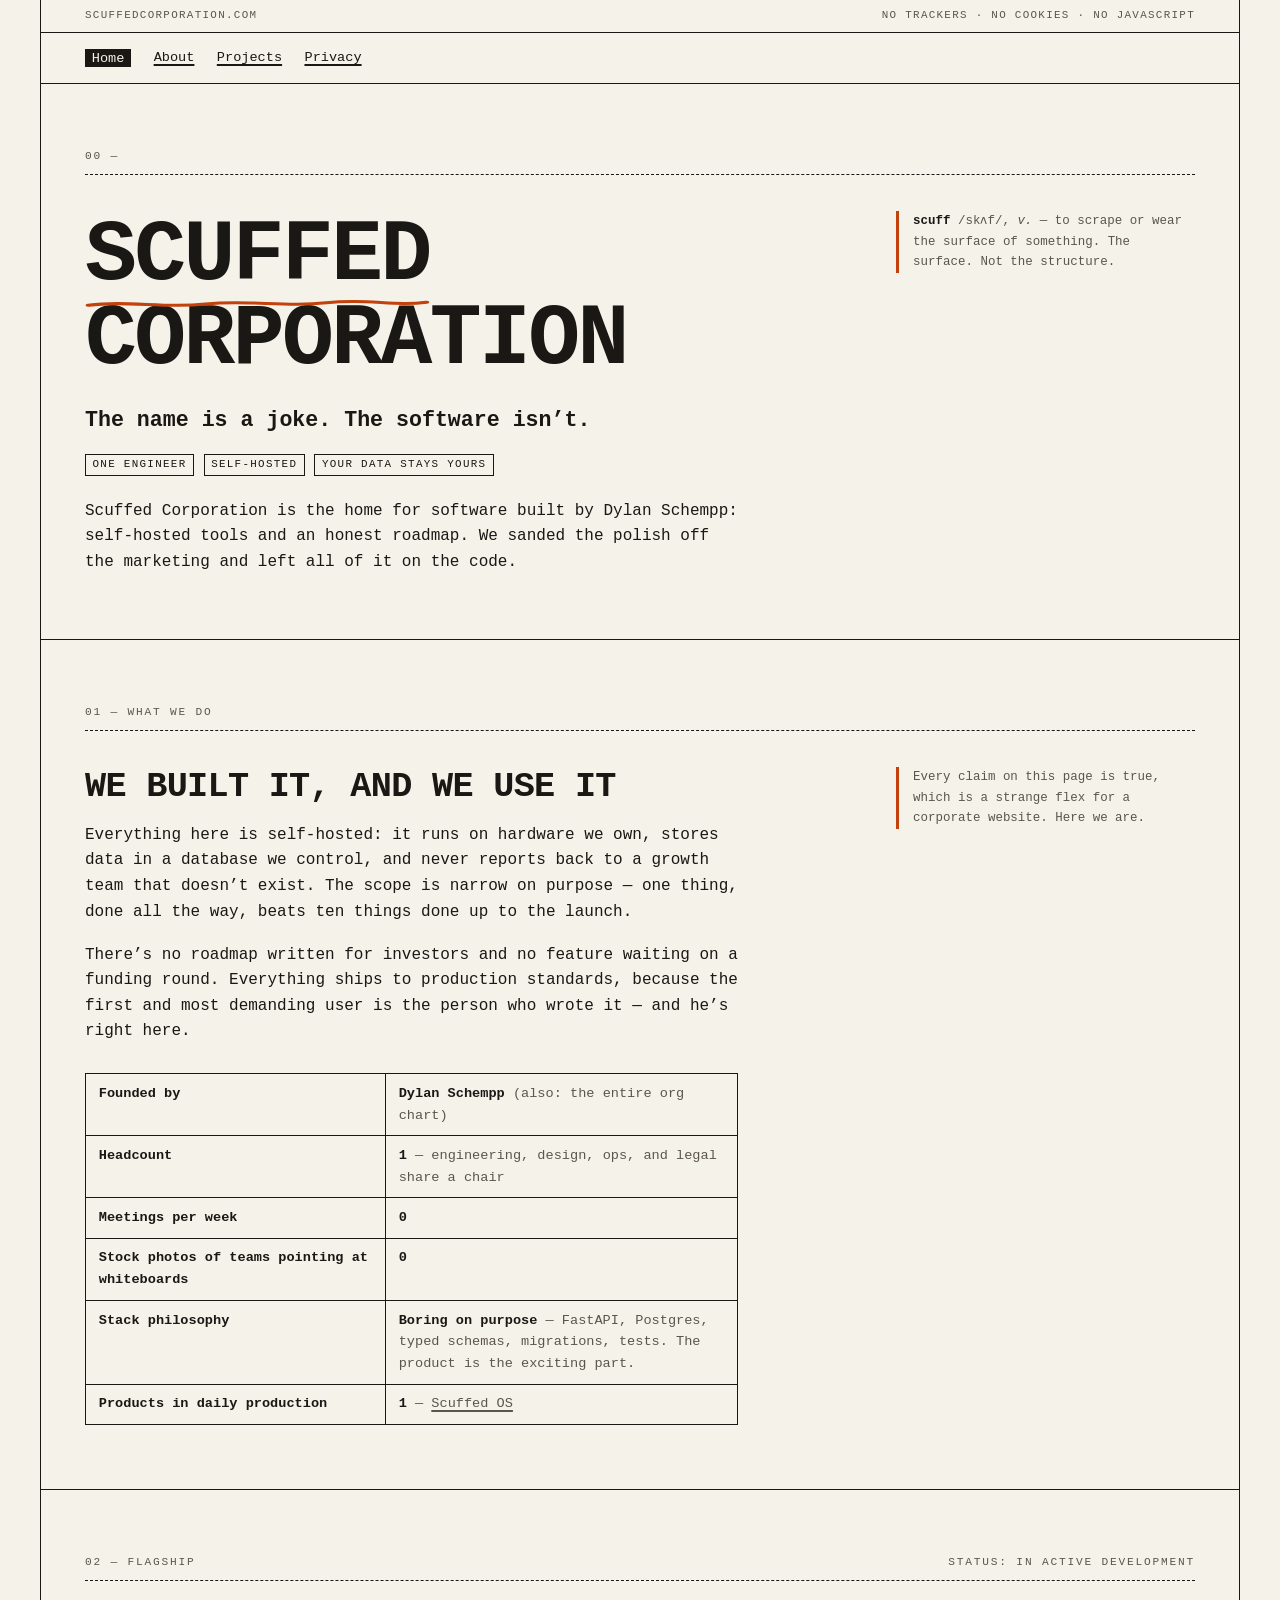
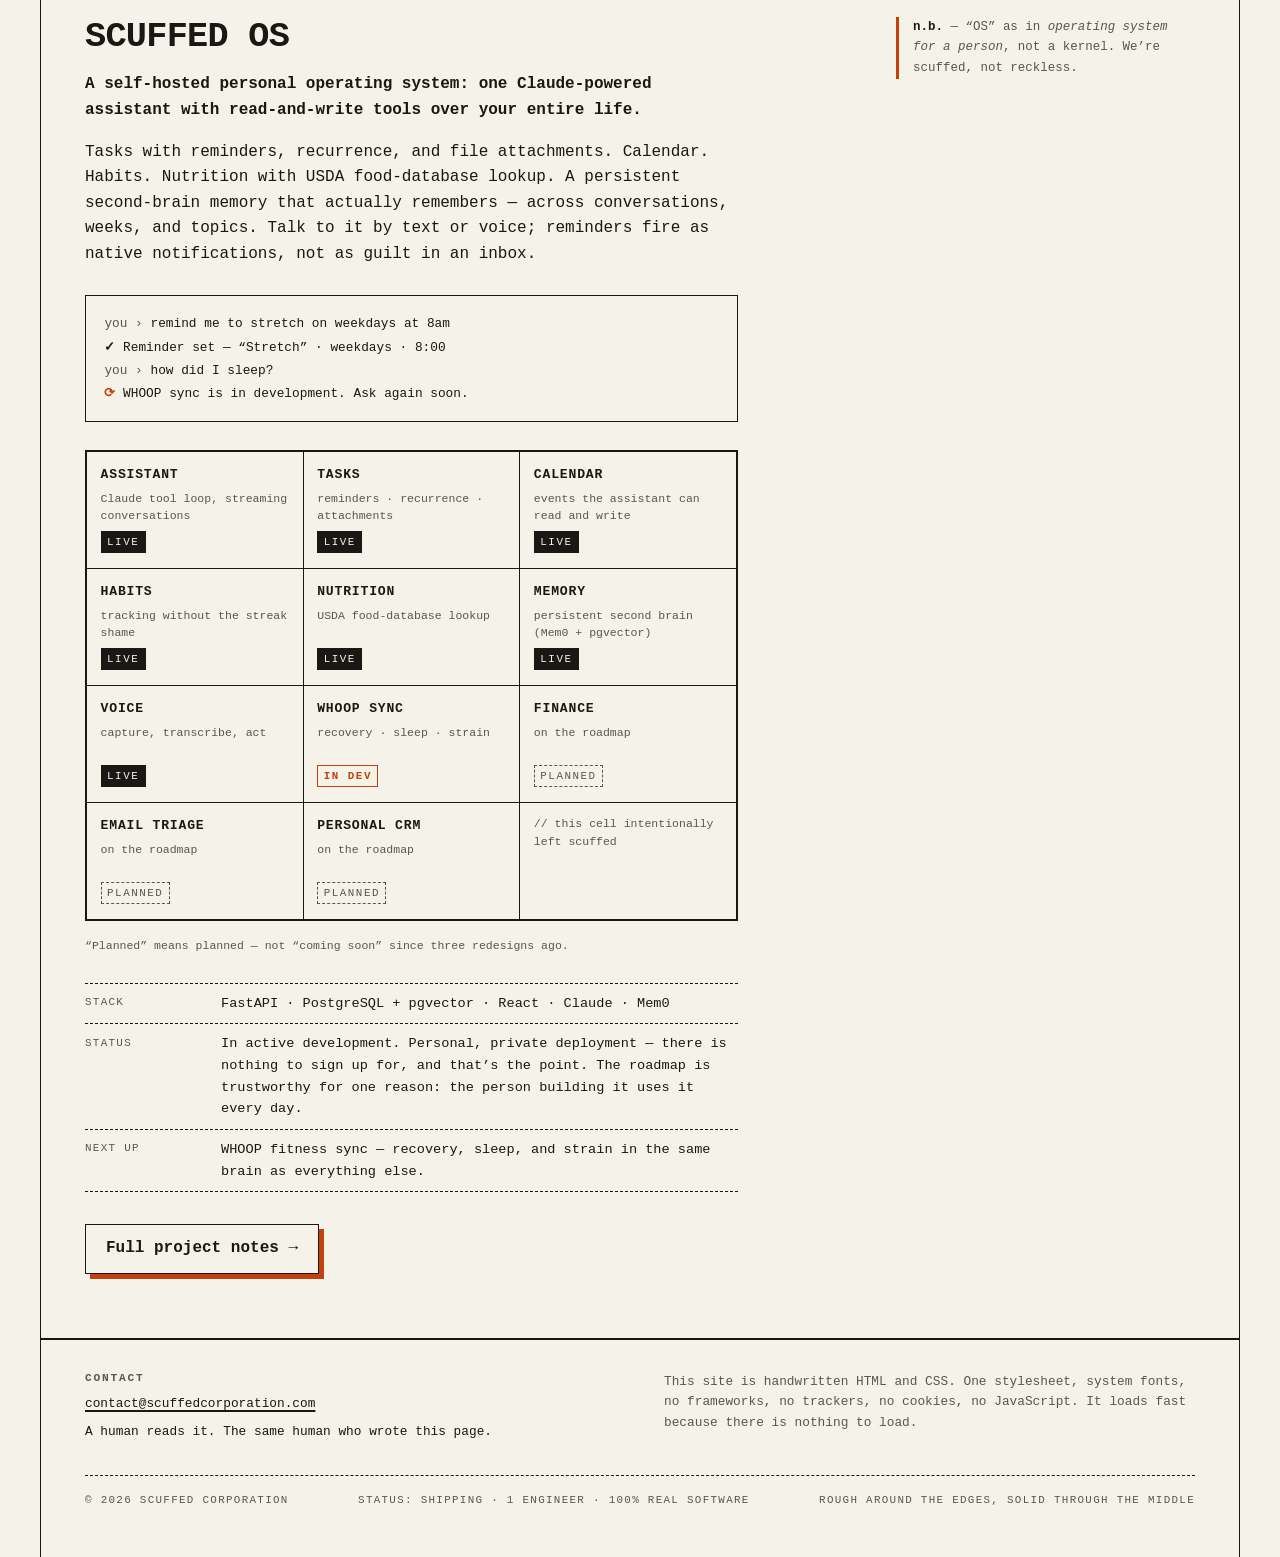
==== index.html @ 267915c5 "Initial commit: Scuffed Corporation static site Handwritten HTML/CSS site for scuffedcorporation.com" ====
<!DOCTYPE html>
<html lang="en">
<head>
<meta charset="utf-8">
<meta name="viewport" content="width=device-width, initial-scale=1">
<title>Scuffed Corporation</title>
<meta name="description" content="Scuffed Corporation is company operated by Dylan Schempp and houses his software projects: self-hosted personal software with real engineering underneath the self-deprecating name.">
<link rel="canonical" href="https://scuffedcorporation.com/">
<meta property="og:type" content="website">
<meta property="og:site_name" content="Scuffed Corporation">
<meta property="og:title" content="Scuffed Corporation">
<meta property="og:description" content="The company operated by Dylan Schempp and houses his software projects: self-hosted tools and an honest roadmap.">
<meta property="og:url" content="https://scuffedcorporation.com/">
<meta name="theme-color" content="#f5f2ea" media="(prefers-color-scheme: light)">
<meta name="theme-color" content="#141312" media="(prefers-color-scheme: dark)">
<link rel="icon" href="/favicon.svg" type="image/svg+xml">
<link rel="stylesheet" href="/styles.css">
</head>
<body>
<a class="skip" href="#main">Skip to content</a>

<div class="frame">
  <header>
    <p class="topline">
      <span>scuffedcorporation.com</span>
      <span>no trackers &middot; no cookies &middot; no javascript</span>
    </p>
    <nav class="site-nav" aria-label="Main">
      <ul>
        <li><a href="/" aria-current="page">Home</a></li>
        <li><a href="/about/">About</a></li>
        <li><a href="/projects/">Projects</a></li>
        <li><a href="/privacy/">Privacy</a></li>
      </ul>
    </nav>
  </header>

  <main id="main">

    <!-- 00 / hero -->
    <section class="sec hero" aria-labelledby="hero-title">
      <p class="sec-label"><span>00 &mdash;</span></p>
      <div class="sec-main">
        <h1 id="hero-title">
          <span class="line"><span class="squig">Scuffed<svg viewBox="0 0 300 20" preserveAspectRatio="none" aria-hidden="true" focusable="false"><path d="M3 12 C 35 4, 70 17, 105 10 S 175 15, 210 8 S 270 14, 297 7" fill="none" stroke="var(--accent)" stroke-width="5" stroke-linecap="round"/></svg></span></span>
          <span class="line">Corporation</span>
        </h1>
        <p class="deck">The name is a joke. The software isn&rsquo;t.</p>
        <ul class="chips" aria-label="In short">
          <li>one engineer</li>
          <li>self-hosted</li>
          <li>your data stays yours</li>
        </ul>
        <p class="lede">Scuffed Corporation is the home for software built by Dylan Schempp: self-hosted tools and an honest roadmap. We sanded the polish off the marketing and left all of it on the code.</p>
      </div>
      <aside class="note" aria-label="Margin note">
        <strong>scuff</strong> /sk&#652;f/, <em>v.</em> &mdash; to scrape or wear the surface of something. The surface. Not the structure.
      </aside>
    </section>

    <!-- 01 / what we do -->
    <section class="sec" aria-labelledby="what-title">
      <p class="sec-label"><span>01 &mdash; what we do</span></p>
      <div class="sec-main">
        <h2 id="what-title">We built it, and we use it</h2>
        <p>Everything here is self-hosted: it runs on hardware we own, stores data in a database we control, and never reports back to a growth team that doesn&rsquo;t exist. The scope is narrow on purpose &mdash; one thing, done all the way, beats ten things done up to the launch.</p>
        <p>There&rsquo;s no roadmap written for investors and no feature waiting on a funding round. Everything ships to production standards, because the first and most demanding user is the person who wrote it &mdash; and he&rsquo;s right here.</p>
        <table class="facts">
          <caption class="visually-hidden">Company facts</caption>
          <tbody>
            <tr><th scope="row">Founded by</th><td><strong>Dylan Schempp</strong> (also: the entire org chart)</td></tr>
            <tr><th scope="row">Headcount</th><td><strong>1</strong> &mdash; engineering, design, ops, and legal share a chair</td></tr>
            <tr><th scope="row">Meetings per week</th><td><strong>0</strong></td></tr>
            <tr><th scope="row">Stock photos of teams pointing at whiteboards</th><td><strong>0</strong></td></tr>
            <tr><th scope="row">Stack philosophy</th><td><strong>Boring on purpose</strong> &mdash; FastAPI, Postgres, typed schemas, migrations, tests. The product is the exciting part.</td></tr>
            <tr><th scope="row">Products in daily production</th><td><strong>1</strong> &mdash; <a href="/projects/">Scuffed OS</a></td></tr>
          </tbody>
        </table>
      </div>
      <aside class="note" aria-label="Margin note">
        Every claim on this page is true, which is a strange flex for a corporate website. Here we are.
      </aside>
    </section>

    <!-- 02 / flagship -->
    <section class="sec" aria-labelledby="os-title">
      <p class="sec-label"><span>02 &mdash; flagship</span><span>status: in active development</span></p>
      <div class="sec-main">
        <h2 id="os-title">Scuffed OS</h2>
        <p class="sub">A self-hosted personal operating system: one Claude-powered assistant with read-and-write tools over your entire life.</p>
        <p>Tasks with reminders, recurrence, and file attachments. Calendar. Habits. Nutrition with USDA food-database lookup. A persistent second-brain memory that actually remembers &mdash; across conversations, weeks, and topics. Talk to it by text or voice; reminders fire as native notifications, not as guilt in an inbox.</p>

        <div class="term" role="group" aria-label="A sample exchange with the Scuffed OS assistant">
          <p><span class="term-prompt">you &rsaquo;</span> remind me to stretch on weekdays at 8am</p>
          <p><span class="term-ok">&#10003;</span> Reminder set &mdash; &ldquo;Stretch&rdquo; &middot; weekdays &middot; 8:00</p>
          <p><span class="term-prompt">you &rsaquo;</span> how did I sleep?</p>
          <p><span class="term-dev">&#10227;</span> WHOOP sync is in development. Ask again soon.</p>
        </div>

        <ul class="modules" aria-label="Scuffed OS modules and status">
          <li><span class="mod-name">Assistant</span><span class="mod-desc">Claude tool loop, streaming conversations</span><span class="tag tag-live">live</span></li>
          <li><span class="mod-name">Tasks</span><span class="mod-desc">reminders &middot; recurrence &middot; attachments</span><span class="tag tag-live">live</span></li>
          <li><span class="mod-name">Calendar</span><span class="mod-desc">events the assistant can read and write</span><span class="tag tag-live">live</span></li>
          <li><span class="mod-name">Habits</span><span class="mod-desc">tracking without the streak shame</span><span class="tag tag-live">live</span></li>
          <li><span class="mod-name">Nutrition</span><span class="mod-desc">USDA food-database lookup</span><span class="tag tag-live">live</span></li>
          <li><span class="mod-name">Memory</span><span class="mod-desc">persistent second brain (Mem0 + pgvector)</span><span class="tag tag-live">live</span></li>
          <li><span class="mod-name">Voice</span><span class="mod-desc">capture, transcribe, act</span><span class="tag tag-live">live</span></li>
          <li><span class="mod-name">WHOOP sync</span><span class="mod-desc">recovery &middot; sleep &middot; strain</span><span class="tag tag-dev">in dev</span></li>
          <li><span class="mod-name">Finance</span><span class="mod-desc">on the roadmap</span><span class="tag tag-plan">planned</span></li>
          <li><span class="mod-name">Email triage</span><span class="mod-desc">on the roadmap</span><span class="tag tag-plan">planned</span></li>
          <li><span class="mod-name">Personal CRM</span><span class="mod-desc">on the roadmap</span><span class="tag tag-plan">planned</span></li>
          <li aria-hidden="true"><span class="mod-desc">// this cell intentionally left scuffed</span></li>
        </ul>
        <p class="legend">&ldquo;Planned&rdquo; means planned &mdash; not &ldquo;coming soon&rdquo; since three redesigns ago.</p>

        <dl class="meta">
          <div><dt>Stack</dt><dd>FastAPI &middot; PostgreSQL + pgvector &middot; React &middot; Claude &middot; Mem0</dd></div>
          <div><dt>Status</dt><dd>In active development. Personal, private deployment &mdash; there is nothing to sign up for, and that&rsquo;s the point. The roadmap is trustworthy for one reason: the person building it uses it every day.</dd></div>
          <div><dt>Next up</dt><dd>WHOOP fitness sync &mdash; recovery, sleep, and strain in the same brain as everything else.</dd></div>
        </dl>

        <a class="btn" href="/projects/">Full project notes &rarr;</a>
      </div>
      <aside class="note" aria-label="Margin note">
        <strong>n.b.</strong> &mdash; &ldquo;OS&rdquo; as in <em>operating system for a person</em>, not a kernel. We&rsquo;re scuffed, not reckless.
      </aside>
    </section>

  </main>

  <footer>
    <div>
      <h2>Contact</h2>
      <p><a href="mailto:contact@scuffedcorporation.com">contact@scuffedcorporation.com</a></p>
      <p>A human reads it. The same human who wrote this page.</p>
    </div>
    <div class="colophon">
      <p>This site is handwritten HTML and CSS. One stylesheet, system fonts, no frameworks, no trackers, no cookies, no JavaScript. It loads fast because there is nothing to load.</p>
    </div>
    <p class="copyright">
      <span>&copy; 2026 Scuffed Corporation</span>
      <span>status: shipping &middot; 1 engineer &middot; 100% real software</span>
      <span>Rough around the edges, solid through the middle</span>
    </p>
  </footer>
</div>

</body>
</html>
---- styles.css ----
/* ============================================================
   Scuffed Corporation — styles.css
   The entire design system in one file. No build step, no
   frameworks, no JavaScript, system fonts only. Served as-is.
   ------------------------------------------------------------
   00  tokens
   01  base
   02  skip link + utilities
   03  page frame
   04  topline + nav
   05  sections + margin notes
   06  display type + hero
   07  prose (long-form pages)
   08  tables
   09  status grid + tags
   10  meta definition list
   11  terminal blocks
   12  button
   13  footer
   ============================================================ */

/* ---------- 00 tokens ---------- */
:root {
  --paper: #f5f2ea;   /* warm paper background */
  --ink: #1a1814;     /* near-black text */
  --hair: #1a1814;    /* hairline rules — full ink in light mode, on purpose */
  --muted: #5c564a;   /* secondary text */
  --accent: #c2410c;  /* the one accent — AA-checked on paper */
  --mono: ui-monospace, "SF Mono", SFMono-Regular, Menlo, Consolas, "Liberation Mono", monospace;
  --pad: clamp(1rem, 4vw, 2.75rem); /* horizontal page padding */
}
@media (prefers-color-scheme: dark) {
  :root {
    --paper: #141312;
    --ink: #ebe7df;
    --hair: #57534a;  /* dimmed in dark to avoid glare */
    --muted: #a39d90;
    --accent: #ff7a50;
  }
}

/* ---------- 01 base ---------- */
* { box-sizing: border-box; }
html { -webkit-text-size-adjust: 100%; }
body {
  margin: 0;
  background: var(--paper);
  color: var(--ink);
  font-family: var(--mono);
  font-size: 1rem;
  line-height: 1.6;
}
img, svg { max-width: 100%; height: auto; }
::selection { background: var(--accent); color: var(--paper); }
:focus-visible { outline: 3px solid var(--accent); outline-offset: 3px; }

a { color: inherit; text-decoration: underline; text-decoration-thickness: 2px; text-underline-offset: 3px; }
a:hover { background: var(--ink); color: var(--paper); text-decoration: none; }
/* email addresses are the longest unbreakable strings on the site; let them
   break so the page reflows cleanly down to 320px (WCAG 1.4.10) */
a[href^="mailto:"] { overflow-wrap: anywhere; }

p { margin: 0 0 1.1rem; }

/* ---------- 02 skip link + utilities ---------- */
.skip {
  position: absolute; left: -999px; top: 0;
  background: var(--ink); color: var(--paper);
  padding: .6rem 1rem; z-index: 10; text-decoration: none;
}
.skip:focus { left: var(--pad); }

.visually-hidden {
  position: absolute; width: 1px; height: 1px;
  margin: -1px; padding: 0; border: 0;
  clip: rect(0 0 0 0); clip-path: inset(50%); overflow: hidden; white-space: nowrap;
}
.muted { color: var(--muted); }

/* ---------- 03 page frame ---------- */
.frame {
  max-width: 1200px;
  margin: 0 auto;
  border-inline: 1px solid var(--hair);
  min-height: 100vh;
  display: flex;
  flex-direction: column;
}
main { flex: 1; }

/* ---------- 04 topline + nav ---------- */
.topline {
  display: flex; flex-wrap: wrap; gap: .25rem 1.5rem; justify-content: space-between;
  font-size: .68rem; letter-spacing: .12em; text-transform: uppercase;
  color: var(--muted);
  padding: .45rem var(--pad);
  border-bottom: 1px solid var(--hair);
  margin: 0;
}
.site-nav {
  display: flex; flex-wrap: wrap; gap: .75rem 1.5rem;
  align-items: baseline; justify-content: space-between;
  padding: .9rem var(--pad);
  border-bottom: 1px solid var(--hair);
}
.brand {
  font-weight: 700; text-transform: uppercase; letter-spacing: .08em;
  text-decoration: none; font-size: .95rem;
}
.site-nav ul {
  list-style: none; margin: 0; padding: 0;
  display: flex; flex-wrap: wrap; gap: .35rem 1.4rem;
  font-size: .85rem;
}
.site-nav li { margin: 0; }
.site-nav a[aria-current="page"] {
  background: var(--ink); color: var(--paper);
  text-decoration: none; padding: .12em .5em;
}

/* ---------- 05 sections + margin notes ---------- */
.sec {
  border-bottom: 1px solid var(--hair);
  padding: clamp(2.25rem, 6vw, 4rem) var(--pad);
  display: grid;
  grid-template-columns: minmax(0, 1fr);
  gap: 1.4rem 3.5rem;
  align-items: start;
}
.sec-main { max-width: 68ch; min-width: 0; }
.sec-main > :last-child { margin-bottom: 0; }
.sec-label {
  grid-column: 1 / -1;
  display: flex; flex-wrap: wrap; justify-content: space-between; gap: .15rem 1rem;
  margin: 0 0 .5rem;
  font-size: .7rem; letter-spacing: .16em; text-transform: uppercase;
  color: var(--muted);
  border-bottom: 1px dashed var(--hair);
  padding-bottom: .5rem;
}
.sec-label span { white-space: nowrap; }
.note {
  font-size: .78rem;
  line-height: 1.65;
  color: var(--muted);
  border-left: 3px solid var(--accent);
  padding-left: .9rem;
  max-width: 40ch;
}
.note strong { color: var(--ink); }
@media (min-width: 980px) {
  .sec { grid-template-columns: minmax(0, 68ch) minmax(200px, 1fr); }
  .note { margin-top: .35rem; position: sticky; top: 1.5rem; justify-self: end; }
}

/* ---------- 06 display type + hero ---------- */
.hero h1 {
  margin: .5rem 0 1.25rem;
  font-size: clamp(2.35rem, 8.5vw, 5.4rem);
  line-height: .98;
  letter-spacing: -0.03em;
  font-weight: 700;
  text-transform: uppercase;
  word-break: normal;
}
.hero h1 .line { display: block; }

/* interior-page h1 — smaller than the home display title */
.page-title {
  margin: .5rem 0 1.25rem;
  font-size: clamp(2rem, 7vw, 3.6rem);
  line-height: 1;
  letter-spacing: -0.03em;
  font-weight: 700;
  text-transform: uppercase;
}

/* hand-drawn accent underline (inline SVG required, see index.html) */
.squig { position: relative; display: inline-block; }
.squig svg {
  position: absolute; left: 0; bottom: -0.14em;
  width: 100%; height: .14em; overflow: visible;
}

h2 {
  font-size: clamp(1.5rem, 4vw, 2.2rem);
  line-height: 1.1;
  letter-spacing: -0.02em;
  text-transform: uppercase;
  margin: .4rem 0 1rem;
}
h3 {
  font-size: .95rem;
  text-transform: uppercase;
  letter-spacing: .08em;
  margin: 1.9rem 0 .65rem;
}
.sub { font-weight: 700; margin: 0 0 1rem; }

.deck {
  font-size: clamp(1.05rem, 2.4vw, 1.35rem);
  font-weight: 700;
  margin: 0 0 1rem;
}
.chips {
  margin: 0 0 1.4rem; padding: 0; list-style: none;
  display: flex; flex-wrap: wrap; gap: .4rem .6rem;
  font-size: .68rem; letter-spacing: .12em; text-transform: uppercase;
}
.chips li { border: 1px solid var(--hair); padding: .15em .6em; margin: 0; }
.lede { margin: 0 0 1.1rem; }

/* ---------- 07 prose (long-form pages) ---------- */
/* :where() keeps specificity at zero so components (.chips, .modules)
   override cleanly. Long-form content lives inside .sec-main. */
:where(.sec-main) ul, :where(.sec-main) ol { margin: 0 0 1.1rem; padding-left: 1.35rem; }
:where(.sec-main) li { margin: 0 0 .4rem; }
:where(.sec-main) li::marker { color: var(--muted); }

blockquote {
  margin: 1.5rem 0;
  padding: .2rem 0 .2rem 1rem;
  border-left: 3px solid var(--accent);
  font-size: .95rem;
}
hr { border: 0; border-top: 1px dashed var(--hair); margin: 2rem 0; }
code { border: 1px solid var(--hair); padding: .05em .35em; font-size: .9em; }
pre code { border: 0; padding: 0; font-size: inherit; }

/* prompt-line eyebrow — "~ ❯ whoami" device */
.promptline { margin: 0 0 .85rem; font-size: .85rem; color: var(--muted); }
.promptline b, .promptline .ps { color: var(--accent); font-weight: 700; }

/* ---------- 08 tables ---------- */
table.facts {
  width: 100%;
  border-collapse: collapse;
  margin: 1.75rem 0;
  font-size: .85rem;
}
.facts th, .facts td {
  border: 1px solid var(--hair);
  padding: .55rem .8rem;
  text-align: left;
  vertical-align: top;
}
@media (prefers-color-scheme: dark) {
  /* data-table grids carry column structure; keep them above 3:1 non-text
     contrast while decorative hairlines elsewhere stay dimmed */
  .facts th, .facts td { border-color: #6b6559; }
}
.facts th { width: 46%; font-weight: 700; }
.facts td { color: var(--muted); }
.facts td strong { color: var(--ink); }
.facts thead th {
  width: auto;
  font-size: .68rem; letter-spacing: .14em; text-transform: uppercase;
  color: var(--muted);
}
/* multi-column content tables (privacy policy etc.) — no fixed th width */
.facts--auto th { width: auto; }
/* wrap wide tables for small screens: <div class="table-scroll"><table …> */
.table-scroll { overflow-x: auto; margin: 1.75rem 0; }
.table-scroll > table { margin: 0; }

/* ---------- 09 status grid + tags ---------- */
.modules {
  list-style: none; margin: 1.75rem 0; padding: 1px;
  display: grid;
  grid-template-columns: repeat(auto-fill, minmax(165px, 1fr));
  gap: 1px;
  background: var(--hair);
  border: 1px solid var(--hair);
}
.modules li {
  background: var(--paper);
  padding: .8rem .85rem .9rem;
  margin: 0;
  display: flex; flex-direction: column; gap: .3rem;
  min-height: 7.25rem;
}
.mod-name { font-weight: 700; font-size: .82rem; text-transform: uppercase; letter-spacing: .06em; }
.mod-desc { font-size: .72rem; color: var(--muted); line-height: 1.5; }

/* status badges — usable inside .modules or inline anywhere */
.tag {
  margin-top: auto; align-self: flex-start;
  display: inline-block;
  font-size: .68rem; letter-spacing: .14em; text-transform: uppercase;
  padding: .12em .5em;
  border: 1px solid var(--ink);
}
.tag-live { background: var(--ink); color: var(--paper); }
.tag-dev  { border-color: var(--accent); color: var(--accent); font-weight: 700; }
.tag-plan { border-style: dashed; border-color: var(--muted); color: var(--muted); }
.legend { font-size: .72rem; color: var(--muted); margin: -0.75rem 0 1.75rem; }

/* ---------- 10 meta definition list ---------- */
dl.meta { margin: 0 0 2rem; font-size: .85rem; }
.meta > div {
  display: grid; grid-template-columns: 7.5rem minmax(0, 1fr); gap: 1rem;
  padding: .55rem 0;
  border-top: 1px dashed var(--hair);
}
.meta > div:last-child { border-bottom: 1px dashed var(--hair); }
.meta dt { text-transform: uppercase; letter-spacing: .12em; font-size: .68rem; color: var(--muted); padding-top: .15em; }
.meta dd { margin: 0; }
@media (max-width: 480px) {
  .meta > div { grid-template-columns: 1fr; gap: .15rem; }
}

/* ---------- 11 terminal blocks ---------- */
/* transcript: <div class="term"><p>… ; readout: <pre class="term">…
   overflow-x scrolls instead of clipping aligned columns at 380px */
.term {
  margin: 1.75rem 0;
  padding: 1rem 1.15rem;
  border: 1px solid var(--hair);
  font-size: .8rem;
  line-height: 1.8;
  overflow-x: auto;
}
.term p { margin: 0; }
pre.term { white-space: pre; line-height: 1.7; }
.term-prompt { color: var(--muted); }
.term-ok { font-weight: 700; }
.term-dev { color: var(--accent); font-weight: 700; }
.term-cmt { color: var(--muted); }

/* ---------- 12 button ---------- */
.btn {
  display: inline-block;
  border: 1px solid var(--ink);
  padding: .7rem 1.25rem;
  font-weight: 700;
  text-decoration: none;
  box-shadow: 5px 5px 0 var(--accent);
  transition: transform .08s ease, box-shadow .08s ease;
}
.btn:hover { background: var(--ink); color: var(--paper); transform: translate(2px, 2px); box-shadow: 3px 3px 0 var(--accent); }
.btn:active { transform: translate(5px, 5px); box-shadow: 0 0 0 var(--accent); }
@media (prefers-reduced-motion: reduce) {
  .btn { transition: none; }
}

/* ---------- 13 footer ---------- */
footer {
  border-top: 1px solid var(--hair);
  padding: 2rem var(--pad) 2.5rem;
  font-size: .8rem;
  display: grid;
  grid-template-columns: minmax(0, 1fr);
  gap: 1.5rem 3rem;
}
@media (min-width: 760px) {
  footer { grid-template-columns: 1fr 1fr; }
}
footer h2 { font-size: .7rem; letter-spacing: .16em; color: var(--muted); margin: 0 0 .6rem; }
footer p { margin: 0 0 .5rem; }
.colophon { color: var(--muted); }
.copyright {
  grid-column: 1 / -1;
  border-top: 1px dashed var(--hair);
  padding-top: 1rem;
  font-size: .68rem; letter-spacing: .12em; text-transform: uppercase;
  color: var(--muted);
  display: flex; flex-wrap: wrap; gap: .5rem 2rem; justify-content: space-between;
}
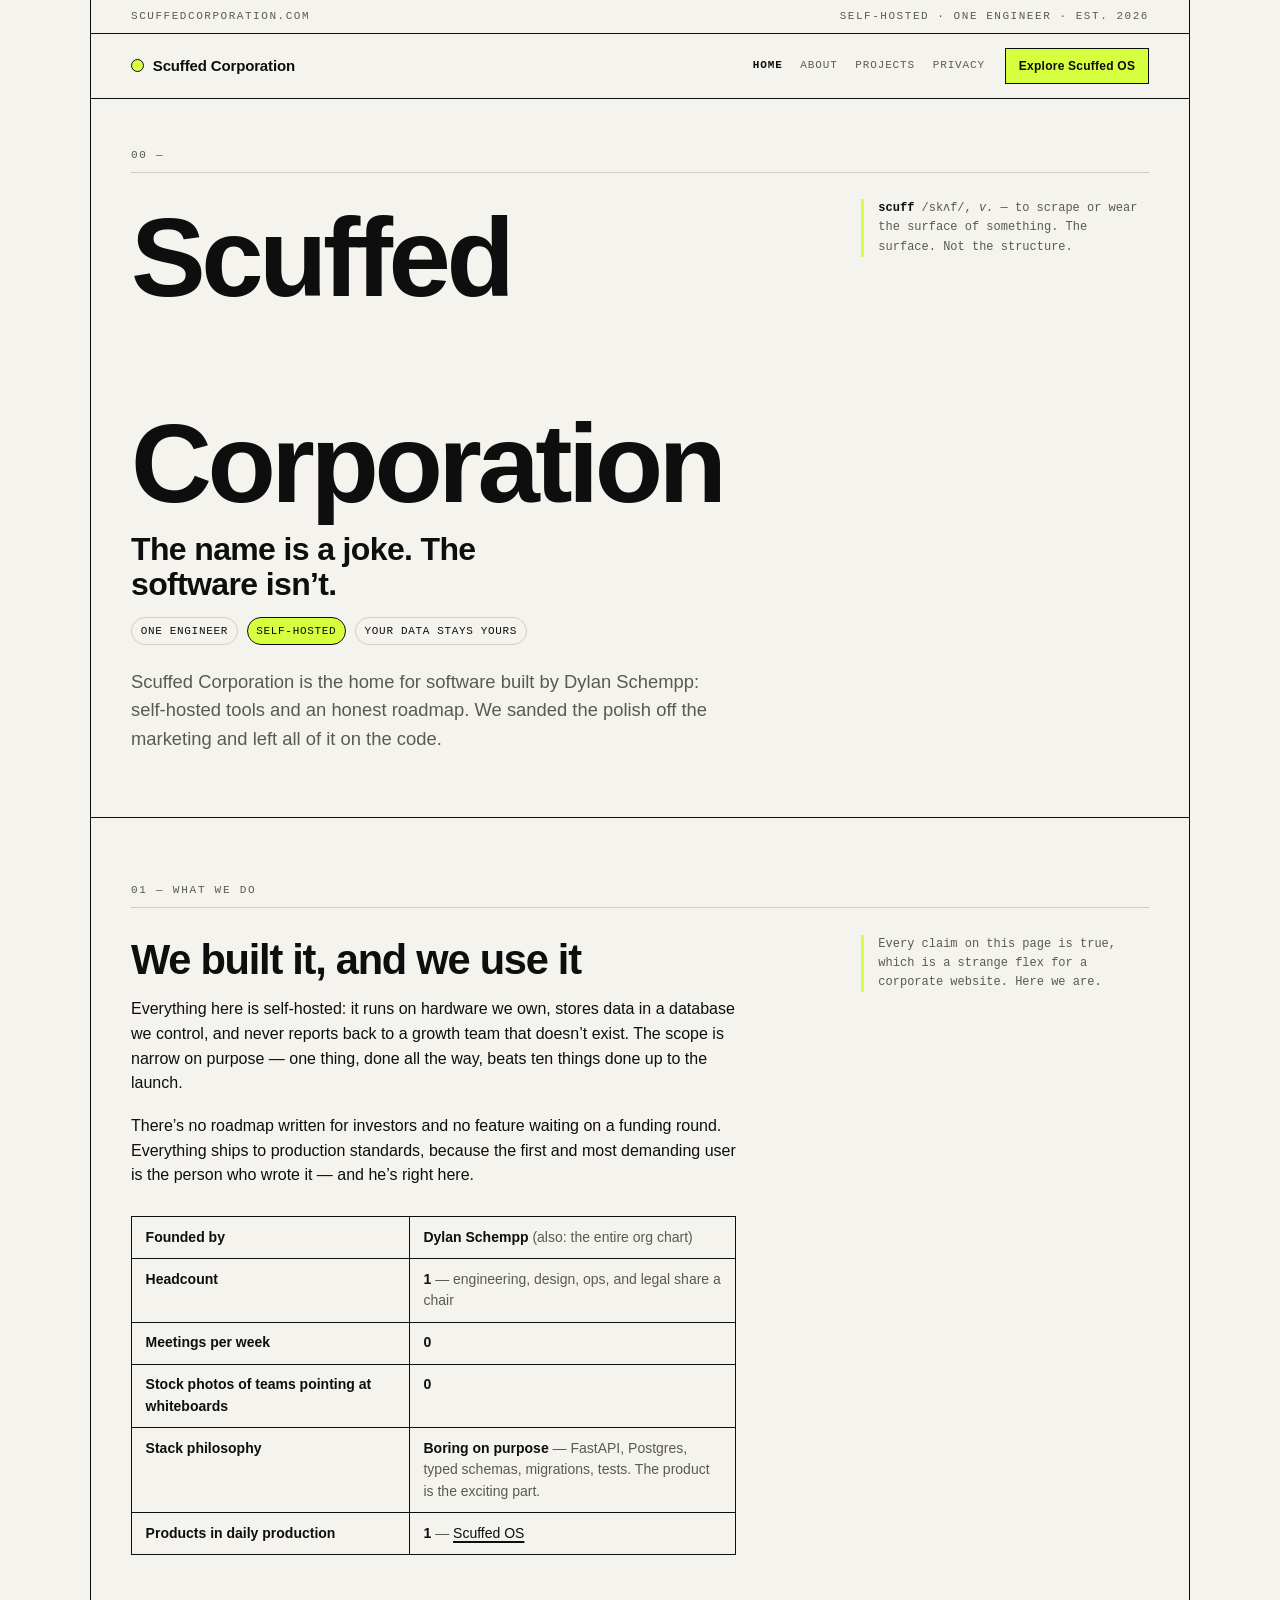
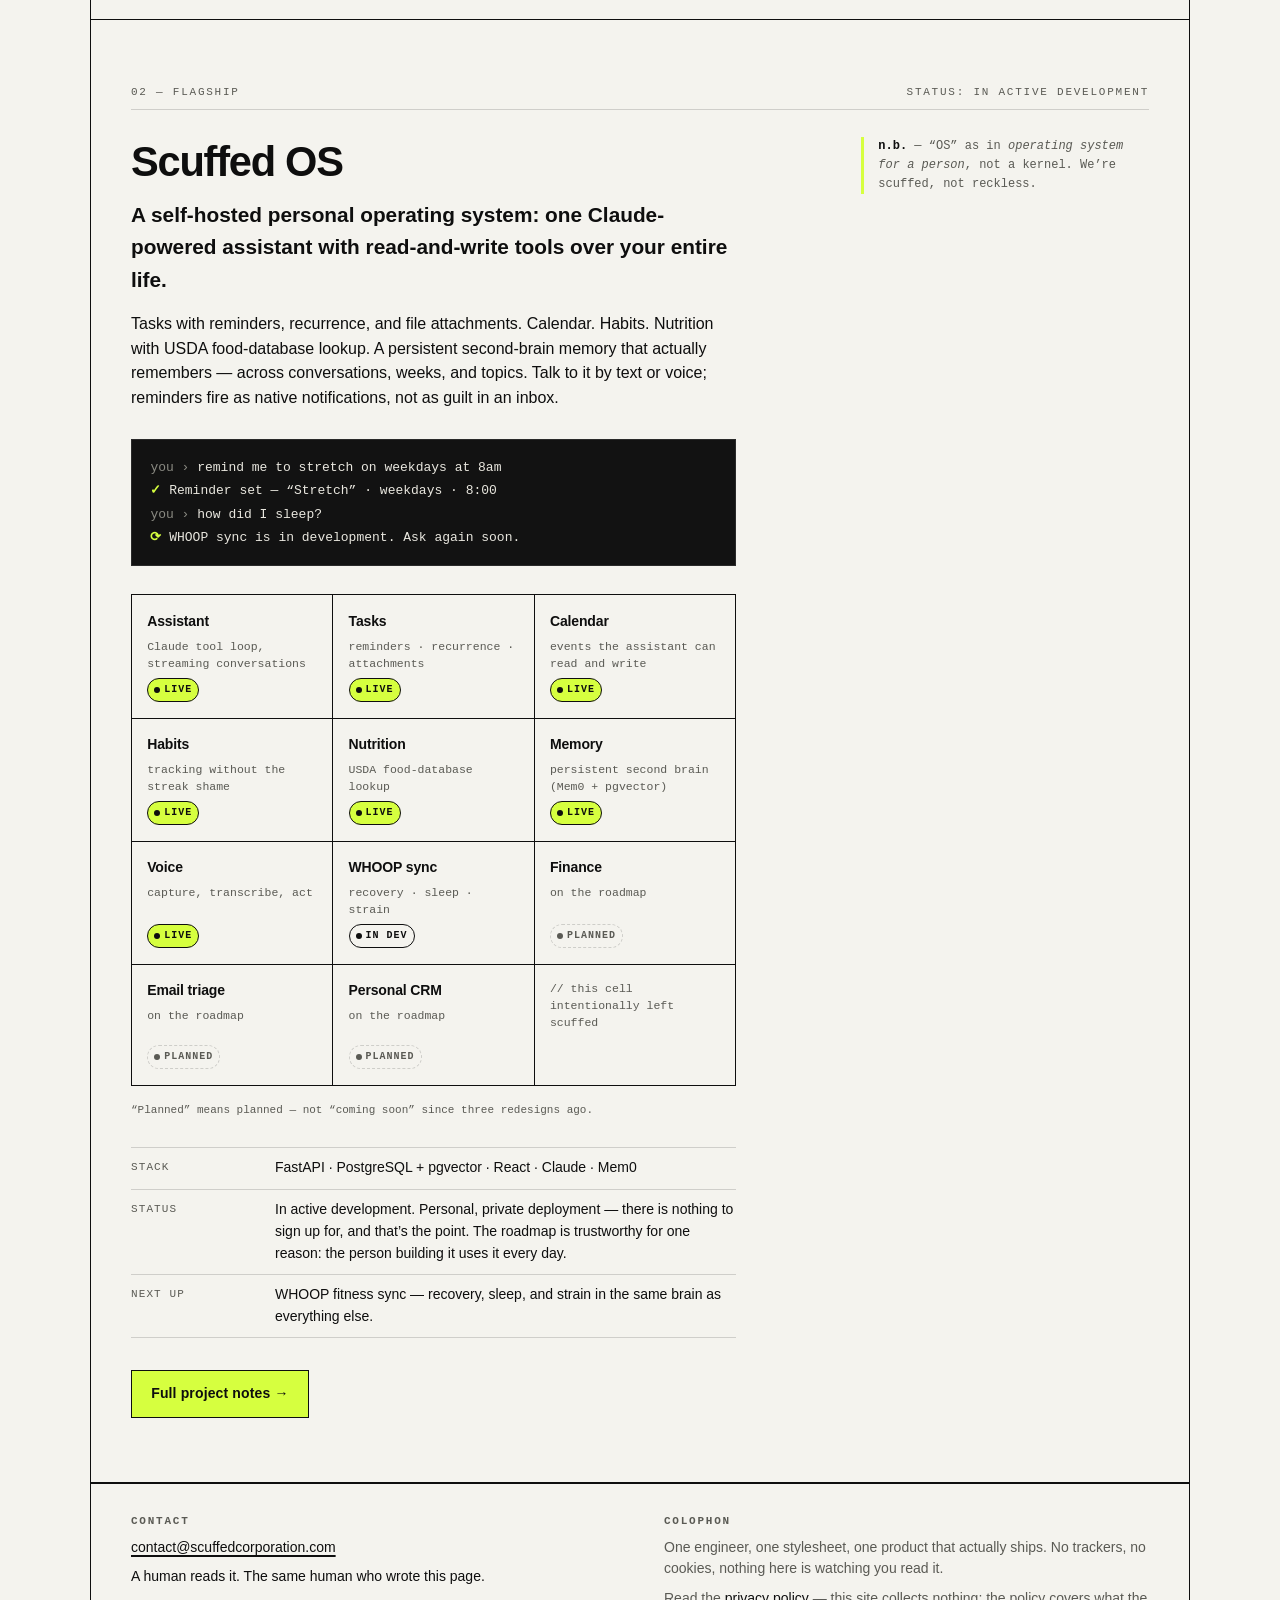
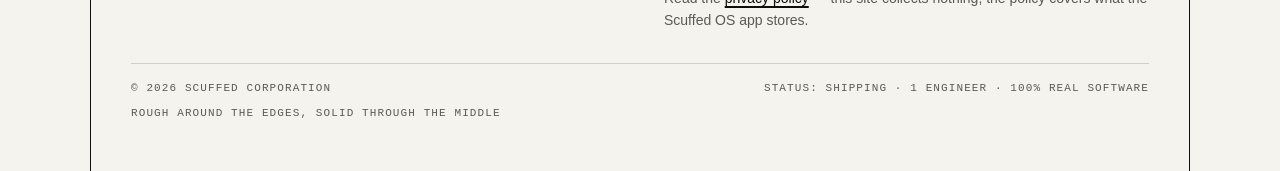
==== commit 480a4dab: "feat: apply Mono Bold chrome + retire site-tech meta-jokes across all pages Co-Authored-By: Claude O" ====
--- a/index.html
+++ b/index.html
@@ -11,8 +11,8 @@
 <meta property="og:title" content="Scuffed Corporation">
 <meta property="og:description" content="The company operated by Dylan Schempp and houses his software projects: self-hosted tools and an honest roadmap.">
 <meta property="og:url" content="https://scuffedcorporation.com/">
-<meta name="theme-color" content="#f5f2ea" media="(prefers-color-scheme: light)">
-<meta name="theme-color" content="#141312" media="(prefers-color-scheme: dark)">
+<meta name="theme-color" content="#f4f3ee" media="(prefers-color-scheme: light)">
+<meta name="theme-color" content="#0e0e0e" media="(prefers-color-scheme: dark)">
 <link rel="icon" href="/favicon.svg" type="image/svg+xml">
 <link rel="stylesheet" href="/styles.css">
 </head>
@@ -23,15 +23,19 @@
   <header>
     <p class="topline">
       <span>scuffedcorporation.com</span>
-      <span>no trackers &middot; no cookies &middot; no javascript</span>
+      <span>self-hosted &middot; one engineer &middot; est. 2026</span>
     </p>
     <nav class="site-nav" aria-label="Main">
-      <ul>
-        <li><a href="/" aria-current="page">Home</a></li>
-        <li><a href="/about/">About</a></li>
-        <li><a href="/projects/">Projects</a></li>
-        <li><a href="/privacy/">Privacy</a></li>
-      </ul>
+      <a class="brand" href="/">Scuffed&nbsp;Corporation</a>
+      <div class="nav-right">
+        <ul>
+          <li><a href="/" aria-current="page">Home</a></li>
+          <li><a href="/about/">About</a></li>
+          <li><a href="/projects/">Projects</a></li>
+          <li><a href="/privacy/">Privacy</a></li>
+        </ul>
+        <a class="nav-cta" href="/projects/">Explore Scuffed&nbsp;OS</a>
+      </div>
     </nav>
   </header>
 
@@ -135,7 +139,9 @@
       <p>A human reads it. The same human who wrote this page.</p>
     </div>
     <div class="colophon">
-      <p>This site is handwritten HTML and CSS. One stylesheet, system fonts, no frameworks, no trackers, no cookies, no JavaScript. It loads fast because there is nothing to load.</p>
+      <h2>Colophon</h2>
+      <p>One engineer, one stylesheet, one product that actually ships. No trackers, no cookies, nothing here is watching you read it.</p>
+      <p>Read the <a href="/privacy/">privacy policy</a> &mdash; this site collects nothing; the policy covers what the Scuffed OS app stores.</p>
     </div>
     <p class="copyright">
       <span>&copy; 2026 Scuffed Corporation</span>
--- a/styles.css
+++ b/styles.css
@@ -1,41 +1,32 @@
 /* ============================================================
    Scuffed Corporation — styles.css
-   The entire design system in one file. No build step, no
-   frameworks, no JavaScript, system fonts only. Served as-is.
+   "Mono Bold" design system. One stylesheet, system fonts,
+   no frameworks, no JavaScript. Light + dark.
    ------------------------------------------------------------
-   00  tokens
-   01  base
-   02  skip link + utilities
-   03  page frame
-   04  topline + nav
-   05  sections + margin notes
-   06  display type + hero
-   07  prose (long-form pages)
-   08  tables
-   09  status grid + tags
-   10  meta definition list
-   11  terminal blocks
-   12  button
-   13  footer
+   00 tokens   01 base   02 skip + utilities   03 frame
+   04 topline + nav   05 sections + notes   06 display + hero
+   07 stat strip   08 prose   09 tables   10 modules + tags
+   11 meta list   12 terminal   13 button   14 footer
    ============================================================ */
 
 /* ---------- 00 tokens ---------- */
 :root {
-  --paper: #f5f2ea;   /* warm paper background */
-  --ink: #1a1814;     /* near-black text */
-  --hair: #1a1814;    /* hairline rules — full ink in light mode, on purpose */
-  --muted: #5c564a;   /* secondary text */
-  --accent: #c2410c;  /* the one accent — AA-checked on paper */
-  --mono: ui-monospace, "SF Mono", SFMono-Regular, Menlo, Consolas, "Liberation Mono", monospace;
-  --pad: clamp(1rem, 4vw, 2.75rem); /* horizontal page padding */
+  --paper: #f4f3ee;
+  --ink: #0e0e0e;
+  --acid: #d6ff3f;
+  --muted: #5a5a54;
+  --line-soft: rgba(14, 14, 14, .16);
+  --sans: ui-sans-serif, -apple-system, "SF Pro Display", "Helvetica Neue", Arial, sans-serif;
+  --mono: ui-monospace, "SF Mono", SFMono-Regular, Menlo, Consolas, monospace;
+  --pad: clamp(16px, 4vw, 40px);
+  --maxw: 1100px;
 }
 @media (prefers-color-scheme: dark) {
   :root {
-    --paper: #141312;
-    --ink: #ebe7df;
-    --hair: #57534a;  /* dimmed in dark to avoid glare */
-    --muted: #a39d90;
-    --accent: #ff7a50;
+    --paper: #0e0e0e;
+    --ink: #f4f3ee;
+    --muted: #a3a39a;
+    --line-soft: rgba(244, 243, 238, .18);
   }
 }
 
@@ -46,30 +37,26 @@
   margin: 0;
   background: var(--paper);
   color: var(--ink);
-  font-family: var(--mono);
-  font-size: 1rem;
-  line-height: 1.6;
+  font-family: var(--sans);
+  font-size: 16px;
+  line-height: 1.55;
+  -webkit-font-smoothing: antialiased;
 }
 img, svg { max-width: 100%; height: auto; }
-::selection { background: var(--accent); color: var(--paper); }
-:focus-visible { outline: 3px solid var(--accent); outline-offset: 3px; }
-
+::selection { background: var(--acid); color: #0e0e0e; }
+:focus-visible { outline: 3px solid var(--ink); outline-offset: 2px; }
 a { color: inherit; text-decoration: underline; text-decoration-thickness: 2px; text-underline-offset: 3px; }
-a:hover { background: var(--ink); color: var(--paper); text-decoration: none; }
-/* email addresses are the longest unbreakable strings on the site; let them
-   break so the page reflows cleanly down to 320px (WCAG 1.4.10) */
+a:hover { background: var(--acid); color: #0e0e0e; text-decoration: none; }
 a[href^="mailto:"] { overflow-wrap: anywhere; }
-
 p { margin: 0 0 1.1rem; }
 
-/* ---------- 02 skip link + utilities ---------- */
+/* ---------- 02 skip + utilities ---------- */
 .skip {
   position: absolute; left: -999px; top: 0;
   background: var(--ink); color: var(--paper);
   padding: .6rem 1rem; z-index: 10; text-decoration: none;
 }
 .skip:focus { left: var(--pad); }
-
 .visually-hidden {
   position: absolute; width: 1px; height: 1px;
   margin: -1px; padding: 0; border: 0;
@@ -77,292 +64,233 @@
 }
 .muted { color: var(--muted); }
 
-/* ---------- 03 page frame ---------- */
+/* ---------- 03 frame ---------- */
 .frame {
-  max-width: 1200px;
-  margin: 0 auto;
-  border-inline: 1px solid var(--hair);
-  min-height: 100vh;
-  display: flex;
-  flex-direction: column;
+  max-width: var(--maxw); margin: 0 auto;
+  border-inline: 1px solid var(--ink);
+  min-height: 100vh; display: flex; flex-direction: column;
 }
 main { flex: 1; }
 
 /* ---------- 04 topline + nav ---------- */
 .topline {
   display: flex; flex-wrap: wrap; gap: .25rem 1.5rem; justify-content: space-between;
-  font-size: .68rem; letter-spacing: .12em; text-transform: uppercase;
-  color: var(--muted);
-  padding: .45rem var(--pad);
-  border-bottom: 1px solid var(--hair);
-  margin: 0;
+  font-family: var(--mono); font-size: 11px; letter-spacing: .14em; text-transform: uppercase;
+  color: var(--muted); padding: .5rem var(--pad); border-bottom: 1px solid var(--ink); margin: 0;
 }
 .site-nav {
-  display: flex; flex-wrap: wrap; gap: .75rem 1.5rem;
-  align-items: baseline; justify-content: space-between;
-  padding: .9rem var(--pad);
-  border-bottom: 1px solid var(--hair);
+  display: flex; flex-wrap: wrap; gap: .75rem 1.25rem;
+  align-items: center; justify-content: space-between;
+  padding: .85rem var(--pad); border-bottom: 1px solid var(--ink);
 }
 .brand {
-  font-weight: 700; text-transform: uppercase; letter-spacing: .08em;
-  text-decoration: none; font-size: .95rem;
-}
+  display: inline-flex; align-items: center; gap: .55rem;
+  font-weight: 700; font-size: 15px; letter-spacing: -.01em; text-decoration: none;
+}
+.brand::before {
+  content: ""; width: 11px; height: 11px; border-radius: 50%;
+  background: var(--acid); border: 1.5px solid var(--ink); flex: none;
+}
+.brand:hover { background: none; color: inherit; }
+.nav-right { display: flex; align-items: center; gap: 1rem 1.25rem; flex-wrap: wrap; }
 .site-nav ul {
   list-style: none; margin: 0; padding: 0;
-  display: flex; flex-wrap: wrap; gap: .35rem 1.4rem;
-  font-size: .85rem;
+  display: flex; flex-wrap: wrap; gap: .4rem 1.1rem; align-items: center;
+  font-family: var(--mono); font-size: 11px; letter-spacing: .08em; text-transform: uppercase;
 }
 .site-nav li { margin: 0; }
-.site-nav a[aria-current="page"] {
-  background: var(--ink); color: var(--paper);
-  text-decoration: none; padding: .12em .5em;
-}
-
-/* ---------- 05 sections + margin notes ---------- */
+.site-nav ul a { color: var(--muted); text-decoration: none; }
+.site-nav ul a:hover { background: none; color: var(--ink); }
+.site-nav a[aria-current="page"] { color: var(--ink); font-weight: 700; }
+.nav-cta {
+  display: inline-flex; align-items: center; gap: .4rem;
+  font-family: var(--sans); font-size: 12px; font-weight: 700; letter-spacing: .02em; text-transform: none;
+  padding: .5rem .8rem; background: var(--acid); color: #0e0e0e; border: 1.5px solid var(--ink); text-decoration: none;
+}
+.nav-cta:hover { background: #0e0e0e; color: var(--acid); }
+
+/* ---------- 05 sections + notes ---------- */
 .sec {
-  border-bottom: 1px solid var(--hair);
-  padding: clamp(2.25rem, 6vw, 4rem) var(--pad);
-  display: grid;
-  grid-template-columns: minmax(0, 1fr);
-  gap: 1.4rem 3.5rem;
-  align-items: start;
+  border-bottom: 1px solid var(--ink);
+  padding: clamp(2rem, 6vw, 4rem) var(--pad);
+  display: grid; grid-template-columns: minmax(0, 1fr); gap: 1.4rem 3.5rem; align-items: start;
 }
 .sec-main { max-width: 68ch; min-width: 0; }
 .sec-main > :last-child { margin-bottom: 0; }
 .sec-label {
   grid-column: 1 / -1;
-  display: flex; flex-wrap: wrap; justify-content: space-between; gap: .15rem 1rem;
-  margin: 0 0 .5rem;
-  font-size: .7rem; letter-spacing: .16em; text-transform: uppercase;
-  color: var(--muted);
-  border-bottom: 1px dashed var(--hair);
-  padding-bottom: .5rem;
+  display: flex; flex-wrap: wrap; justify-content: space-between; gap: .15rem 1rem; margin: 0 0 .25rem;
+  font-family: var(--mono); font-size: 11px; letter-spacing: .16em; text-transform: uppercase; color: var(--muted);
+  border-bottom: 1px solid var(--line-soft); padding-bottom: .5rem;
 }
 .sec-label span { white-space: nowrap; }
 .note {
-  font-size: .78rem;
-  line-height: 1.65;
-  color: var(--muted);
-  border-left: 3px solid var(--accent);
-  padding-left: .9rem;
-  max-width: 40ch;
+  font-family: var(--mono); font-size: 12px; line-height: 1.6; color: var(--muted);
+  border-left: 3px solid var(--acid); padding-left: .9rem; max-width: 40ch;
 }
 .note strong { color: var(--ink); }
 @media (min-width: 980px) {
   .sec { grid-template-columns: minmax(0, 68ch) minmax(200px, 1fr); }
-  .note { margin-top: .35rem; position: sticky; top: 1.5rem; justify-self: end; }
-}
-
-/* ---------- 06 display type + hero ---------- */
-.hero h1 {
-  margin: .5rem 0 1.25rem;
-  font-size: clamp(2.35rem, 8.5vw, 5.4rem);
-  line-height: .98;
-  letter-spacing: -0.03em;
-  font-weight: 700;
-  text-transform: uppercase;
-  word-break: normal;
-}
-.hero h1 .line { display: block; }
-
-/* interior-page h1 — smaller than the home display title */
-.page-title {
-  margin: .5rem 0 1.25rem;
-  font-size: clamp(2rem, 7vw, 3.6rem);
-  line-height: 1;
-  letter-spacing: -0.03em;
-  font-weight: 700;
-  text-transform: uppercase;
-}
-
-/* hand-drawn accent underline (inline SVG required, see index.html) */
-.squig { position: relative; display: inline-block; }
-.squig svg {
-  position: absolute; left: 0; bottom: -0.14em;
-  width: 100%; height: .14em; overflow: visible;
-}
-
-h2 {
-  font-size: clamp(1.5rem, 4vw, 2.2rem);
-  line-height: 1.1;
-  letter-spacing: -0.02em;
-  text-transform: uppercase;
-  margin: .4rem 0 1rem;
-}
-h3 {
-  font-size: .95rem;
-  text-transform: uppercase;
-  letter-spacing: .08em;
-  margin: 1.9rem 0 .65rem;
-}
-.sub { font-weight: 700; margin: 0 0 1rem; }
-
+  .note { position: sticky; top: 1.5rem; justify-self: end; }
+}
+
+/* ---------- 06 display + hero ---------- */
+.hero { padding-top: clamp(1.5rem, 4vw, 3rem); }
+h1, .page-title {
+  font-weight: 700; letter-spacing: -.04em; line-height: .92; color: var(--ink);
+  margin: .4rem 0 1.1rem; font-size: clamp(2.4rem, 8vw, 4.5rem);
+}
+.page-title { font-size: clamp(2.2rem, 7vw, 4rem); }
+.hero h1 { font-size: clamp(2.8rem, 11vw, 7rem); }
+.eyebrow {
+  display: inline-flex; align-items: center; gap: .6rem; margin: 0 0 .35rem;
+  font-family: var(--mono); font-size: 11px; font-weight: 600; letter-spacing: .14em; text-transform: uppercase; color: var(--ink);
+}
+.eyebrow .ar { font-size: 1.1em; }
+h2 { font-weight: 700; font-size: clamp(1.6rem, 5vw, 2.6rem); line-height: 1; letter-spacing: -.03em; margin: .3rem 0 1rem; }
+h3 { font-family: var(--mono); font-size: 13px; text-transform: uppercase; letter-spacing: .1em; margin: 1.9rem 0 .65rem; color: var(--ink); }
+.sub { font-weight: 700; font-size: clamp(1.05rem, 2.4vw, 1.3rem); margin: 0 0 1rem; }
 .deck {
-  font-size: clamp(1.05rem, 2.4vw, 1.35rem);
-  font-weight: 700;
-  margin: 0 0 1rem;
+  font-size: clamp(1.25rem, 3.4vw, 2rem); font-weight: 700; letter-spacing: -.02em; line-height: 1.08;
+  margin: .6rem 0 1rem; max-width: 24ch;
+}
+.deck u, .hl {
+  text-decoration: none; background: var(--acid); color: #0e0e0e;
+  box-decoration-break: clone; -webkit-box-decoration-break: clone; padding: 0 .12em;
 }
 .chips {
   margin: 0 0 1.4rem; padding: 0; list-style: none;
-  display: flex; flex-wrap: wrap; gap: .4rem .6rem;
-  font-size: .68rem; letter-spacing: .12em; text-transform: uppercase;
-}
-.chips li { border: 1px solid var(--hair); padding: .15em .6em; margin: 0; }
-.lede { margin: 0 0 1.1rem; }
-
-/* ---------- 07 prose (long-form pages) ---------- */
-/* :where() keeps specificity at zero so components (.chips, .modules)
-   override cleanly. Long-form content lives inside .sec-main. */
+  display: flex; flex-wrap: wrap; gap: .45rem .55rem;
+  font-family: var(--mono); font-size: 11px; letter-spacing: .06em; text-transform: uppercase;
+}
+.chips li { border: 1px solid var(--line-soft); padding: .4em .8em; border-radius: 100px; margin: 0; }
+.chips li:nth-child(2) { background: var(--acid); color: #0e0e0e; border-color: var(--ink); }
+.lede { font-size: clamp(1rem, 2vw, 1.15rem); color: var(--muted); max-width: 60ch; margin: 0 0 1.1rem; }
+.lede strong, .lede b { color: var(--ink); }
+.cta-row { display: flex; flex-wrap: wrap; gap: .7rem; align-items: center; margin: 1.6rem 0 1.4rem; }
+
+/* ---------- 07 stat strip ---------- */
+.stat-band { border-bottom: 1px solid var(--ink); padding: clamp(1.25rem, 4vw, 2.25rem) var(--pad); }
+.stat-band .stats { margin: 0; }
+.stats {
+  list-style: none; padding: 0; margin: 1.75rem 0;
+  display: grid; grid-template-columns: repeat(4, 1fr);
+  border: 1px solid var(--ink); background: var(--ink); gap: 1px;
+}
+.stats li {
+  background: var(--paper); padding: 1.1rem 1rem; margin: 0; min-height: 7rem;
+  display: flex; flex-direction: column; justify-content: space-between;
+}
+.stat-num { font-size: clamp(2.2rem, 6vw, 3.6rem); font-weight: 700; letter-spacing: -.04em; line-height: .85; }
+.stat-num .em { border-bottom: .1em solid var(--acid); }
+.stat-label {
+  font-family: var(--mono); font-size: 11px; font-weight: 600; letter-spacing: .1em; text-transform: uppercase;
+  color: var(--muted); line-height: 1.35; margin-top: .7rem;
+}
+@media (max-width: 640px) { .stats { grid-template-columns: repeat(2, 1fr); } }
+
+/* ---------- 08 prose ---------- */
 :where(.sec-main) ul, :where(.sec-main) ol { margin: 0 0 1.1rem; padding-left: 1.35rem; }
 :where(.sec-main) li { margin: 0 0 .4rem; }
 :where(.sec-main) li::marker { color: var(--muted); }
-
-blockquote {
-  margin: 1.5rem 0;
-  padding: .2rem 0 .2rem 1rem;
-  border-left: 3px solid var(--accent);
-  font-size: .95rem;
-}
-hr { border: 0; border-top: 1px dashed var(--hair); margin: 2rem 0; }
-code { border: 1px solid var(--hair); padding: .05em .35em; font-size: .9em; }
+blockquote { margin: 1.5rem 0; padding: .2rem 0 .2rem 1rem; border-left: 3px solid var(--acid); }
+hr { border: 0; border-top: 1px solid var(--line-soft); margin: 2rem 0; }
+code { font-family: var(--mono); border: 1px solid var(--line-soft); padding: .05em .35em; font-size: .9em; }
 pre code { border: 0; padding: 0; font-size: inherit; }
-
-/* prompt-line eyebrow — "~ ❯ whoami" device */
-.promptline { margin: 0 0 .85rem; font-size: .85rem; color: var(--muted); }
-.promptline b, .promptline .ps { color: var(--accent); font-weight: 700; }
-
-/* ---------- 08 tables ---------- */
-table.facts {
-  width: 100%;
-  border-collapse: collapse;
-  margin: 1.75rem 0;
-  font-size: .85rem;
-}
-.facts th, .facts td {
-  border: 1px solid var(--hair);
-  padding: .55rem .8rem;
-  text-align: left;
-  vertical-align: top;
-}
-@media (prefers-color-scheme: dark) {
-  /* data-table grids carry column structure; keep them above 3:1 non-text
-     contrast while decorative hairlines elsewhere stay dimmed */
-  .facts th, .facts td { border-color: #6b6559; }
-}
+.promptline { font-family: var(--mono); font-size: 13px; color: var(--muted); margin: 0 0 .85rem; }
+.promptline b, .promptline .ps { color: var(--ink); font-weight: 700; }
+
+/* ---------- 09 tables ---------- */
+table.facts { width: 100%; border-collapse: collapse; margin: 1.75rem 0; font-size: 14px; }
+.facts th, .facts td { border: 1px solid var(--ink); padding: .6rem .85rem; text-align: left; vertical-align: top; }
 .facts th { width: 46%; font-weight: 700; }
 .facts td { color: var(--muted); }
-.facts td strong { color: var(--ink); }
+.facts td strong, .facts th strong { color: var(--ink); }
+.facts td a, .facts th a { color: var(--ink); }
 .facts thead th {
-  width: auto;
-  font-size: .68rem; letter-spacing: .14em; text-transform: uppercase;
-  color: var(--muted);
-}
-/* multi-column content tables (privacy policy etc.) — no fixed th width */
+  width: auto; font-family: var(--mono); font-size: 11px; letter-spacing: .12em; text-transform: uppercase; color: var(--muted);
+}
 .facts--auto th { width: auto; }
-/* wrap wide tables for small screens: <div class="table-scroll"><table …> */
 .table-scroll { overflow-x: auto; margin: 1.75rem 0; }
 .table-scroll > table { margin: 0; }
 
-/* ---------- 09 status grid + tags ---------- */
+/* ---------- 10 modules + tags ---------- */
 .modules {
-  list-style: none; margin: 1.75rem 0; padding: 1px;
-  display: grid;
-  grid-template-columns: repeat(auto-fill, minmax(165px, 1fr));
-  gap: 1px;
-  background: var(--hair);
-  border: 1px solid var(--hair);
+  list-style: none; margin: 1.75rem 0; padding: 0;
+  display: grid; grid-template-columns: repeat(auto-fill, minmax(180px, 1fr));
+  gap: 1px; background: var(--ink); border: 1px solid var(--ink);
 }
 .modules li {
-  background: var(--paper);
-  padding: .8rem .85rem .9rem;
-  margin: 0;
-  display: flex; flex-direction: column; gap: .3rem;
-  min-height: 7.25rem;
-}
-.mod-name { font-weight: 700; font-size: .82rem; text-transform: uppercase; letter-spacing: .06em; }
-.mod-desc { font-size: .72rem; color: var(--muted); line-height: 1.5; }
-
-/* status badges — usable inside .modules or inline anywhere */
+  background: var(--paper); padding: .95rem .95rem 1rem; margin: 0;
+  display: flex; flex-direction: column; gap: .35rem; min-height: 7.5rem;
+}
+.mod-name { font-weight: 700; font-size: 14px; letter-spacing: -.01em; }
+.mod-desc { font-family: var(--mono); font-size: 11.5px; color: var(--muted); line-height: 1.5; }
 .tag {
   margin-top: auto; align-self: flex-start;
-  display: inline-block;
-  font-size: .68rem; letter-spacing: .14em; text-transform: uppercase;
-  padding: .12em .5em;
-  border: 1px solid var(--ink);
-}
-.tag-live { background: var(--ink); color: var(--paper); }
-.tag-dev  { border-color: var(--accent); color: var(--accent); font-weight: 700; }
-.tag-plan { border-style: dashed; border-color: var(--muted); color: var(--muted); }
-.legend { font-size: .72rem; color: var(--muted); margin: -0.75rem 0 1.75rem; }
-
-/* ---------- 10 meta definition list ---------- */
-dl.meta { margin: 0 0 2rem; font-size: .85rem; }
+  display: inline-flex; align-items: center; gap: .4em;
+  font-family: var(--mono); font-size: 10px; font-weight: 700; letter-spacing: .1em; text-transform: uppercase;
+  padding: .3em .6em; border: 1.5px solid var(--ink); border-radius: 100px;
+}
+.tag::before { content: ""; width: 6px; height: 6px; border-radius: 50%; background: currentColor; }
+.tag-live { background: var(--acid); color: #0e0e0e; border-color: var(--ink); }
+.tag-live::before { background: #0e0e0e; }
+.tag-dev { background: transparent; color: var(--ink); border-color: var(--ink); }
+.tag-plan { background: transparent; color: var(--muted); border: 1.5px dashed var(--line-soft); }
+.legend { font-family: var(--mono); font-size: 11px; color: var(--muted); margin: -0.75rem 0 1.75rem; }
+
+/* ---------- 11 meta list ---------- */
+dl.meta { margin: 0 0 2rem; font-size: 14px; }
 .meta > div {
-  display: grid; grid-template-columns: 7.5rem minmax(0, 1fr); gap: 1rem;
-  padding: .55rem 0;
-  border-top: 1px dashed var(--hair);
-}
-.meta > div:last-child { border-bottom: 1px dashed var(--hair); }
-.meta dt { text-transform: uppercase; letter-spacing: .12em; font-size: .68rem; color: var(--muted); padding-top: .15em; }
+  display: grid; grid-template-columns: 8rem minmax(0, 1fr); gap: 1rem;
+  padding: .6rem 0; border-top: 1px solid var(--line-soft);
+}
+.meta > div:last-child { border-bottom: 1px solid var(--line-soft); }
+.meta dt { font-family: var(--mono); text-transform: uppercase; letter-spacing: .1em; font-size: 11px; color: var(--muted); padding-top: .15em; }
 .meta dd { margin: 0; }
-@media (max-width: 480px) {
-  .meta > div { grid-template-columns: 1fr; gap: .15rem; }
-}
-
-/* ---------- 11 terminal blocks ---------- */
-/* transcript: <div class="term"><p>… ; readout: <pre class="term">…
-   overflow-x scrolls instead of clipping aligned columns at 380px */
+.meta dd a { color: var(--ink); }
+@media (max-width: 480px) { .meta > div { grid-template-columns: 1fr; gap: .15rem; } }
+
+/* ---------- 12 terminal (always a dark inset panel) ---------- */
 .term {
-  margin: 1.75rem 0;
-  padding: 1rem 1.15rem;
-  border: 1px solid var(--hair);
-  font-size: .8rem;
-  line-height: 1.8;
-  overflow-x: auto;
+  margin: 1.75rem 0; padding: 1rem 1.15rem; border: 1px solid #2a2a2a;
+  background: #121212; color: #e9e7df;
+  font-family: var(--mono); font-size: 13px; line-height: 1.8; overflow-x: auto;
 }
 .term p { margin: 0; }
 pre.term { white-space: pre; line-height: 1.7; }
-.term-prompt { color: var(--muted); }
-.term-ok { font-weight: 700; }
-.term-dev { color: var(--accent); font-weight: 700; }
-.term-cmt { color: var(--muted); }
-
-/* ---------- 12 button ---------- */
+.term a { color: #e9e7df; }
+.term a:hover { background: var(--acid); color: #0e0e0e; }
+.term-prompt { color: #8a8a82; }
+.term-ok { color: var(--acid); font-weight: 700; }
+.term-dev { color: var(--acid); font-weight: 700; }
+.term-cmt { color: #8a8a82; }
+
+/* ---------- 13 button ---------- */
 .btn {
-  display: inline-block;
-  border: 1px solid var(--ink);
-  padding: .7rem 1.25rem;
-  font-weight: 700;
-  text-decoration: none;
-  box-shadow: 5px 5px 0 var(--accent);
-  transition: transform .08s ease, box-shadow .08s ease;
-}
-.btn:hover { background: var(--ink); color: var(--paper); transform: translate(2px, 2px); box-shadow: 3px 3px 0 var(--accent); }
-.btn:active { transform: translate(5px, 5px); box-shadow: 0 0 0 var(--accent); }
-@media (prefers-reduced-motion: reduce) {
-  .btn { transition: none; }
-}
-
-/* ---------- 13 footer ---------- */
+  display: inline-flex; align-items: center; gap: .5rem;
+  font-family: var(--sans); font-weight: 700; font-size: 14px; letter-spacing: .01em;
+  padding: .75rem 1.2rem; border: 1.5px solid var(--ink); background: var(--acid); color: #0e0e0e;
+  text-decoration: none; transition: transform .12s ease;
+}
+.btn:hover { background: #0e0e0e; color: var(--acid); transform: translateY(-2px); }
+.btn:active { transform: translateY(0); }
+.btn-ghost { background: transparent; color: var(--ink); }
+.btn-ghost:hover { background: var(--ink); color: var(--paper); }
+@media (prefers-reduced-motion: reduce) { .btn { transition: none; } }
+
+/* ---------- 14 footer ---------- */
 footer {
-  border-top: 1px solid var(--hair);
-  padding: 2rem var(--pad) 2.5rem;
-  font-size: .8rem;
-  display: grid;
-  grid-template-columns: minmax(0, 1fr);
-  gap: 1.5rem 3rem;
-}
-@media (min-width: 760px) {
-  footer { grid-template-columns: 1fr 1fr; }
-}
-footer h2 { font-size: .7rem; letter-spacing: .16em; color: var(--muted); margin: 0 0 .6rem; }
+  border-top: 1px solid var(--ink); padding: 2rem var(--pad) 2.5rem; font-size: 14px;
+  display: grid; grid-template-columns: minmax(0, 1fr); gap: 1.5rem 3rem;
+}
+@media (min-width: 760px) { footer { grid-template-columns: 1fr 1fr; } }
+footer h2 { font-family: var(--mono); font-size: 11px; letter-spacing: .16em; text-transform: uppercase; color: var(--muted); margin: 0 0 .6rem; }
 footer p { margin: 0 0 .5rem; }
 .colophon { color: var(--muted); }
+.colophon a { color: var(--ink); }
 .copyright {
-  grid-column: 1 / -1;
-  border-top: 1px dashed var(--hair);
-  padding-top: 1rem;
-  font-size: .68rem; letter-spacing: .12em; text-transform: uppercase;
-  color: var(--muted);
+  grid-column: 1 / -1; border-top: 1px solid var(--line-soft); padding-top: 1rem;
+  font-family: var(--mono); font-size: 11px; letter-spacing: .1em; text-transform: uppercase; color: var(--muted);
   display: flex; flex-wrap: wrap; gap: .5rem 2rem; justify-content: space-between;
 }
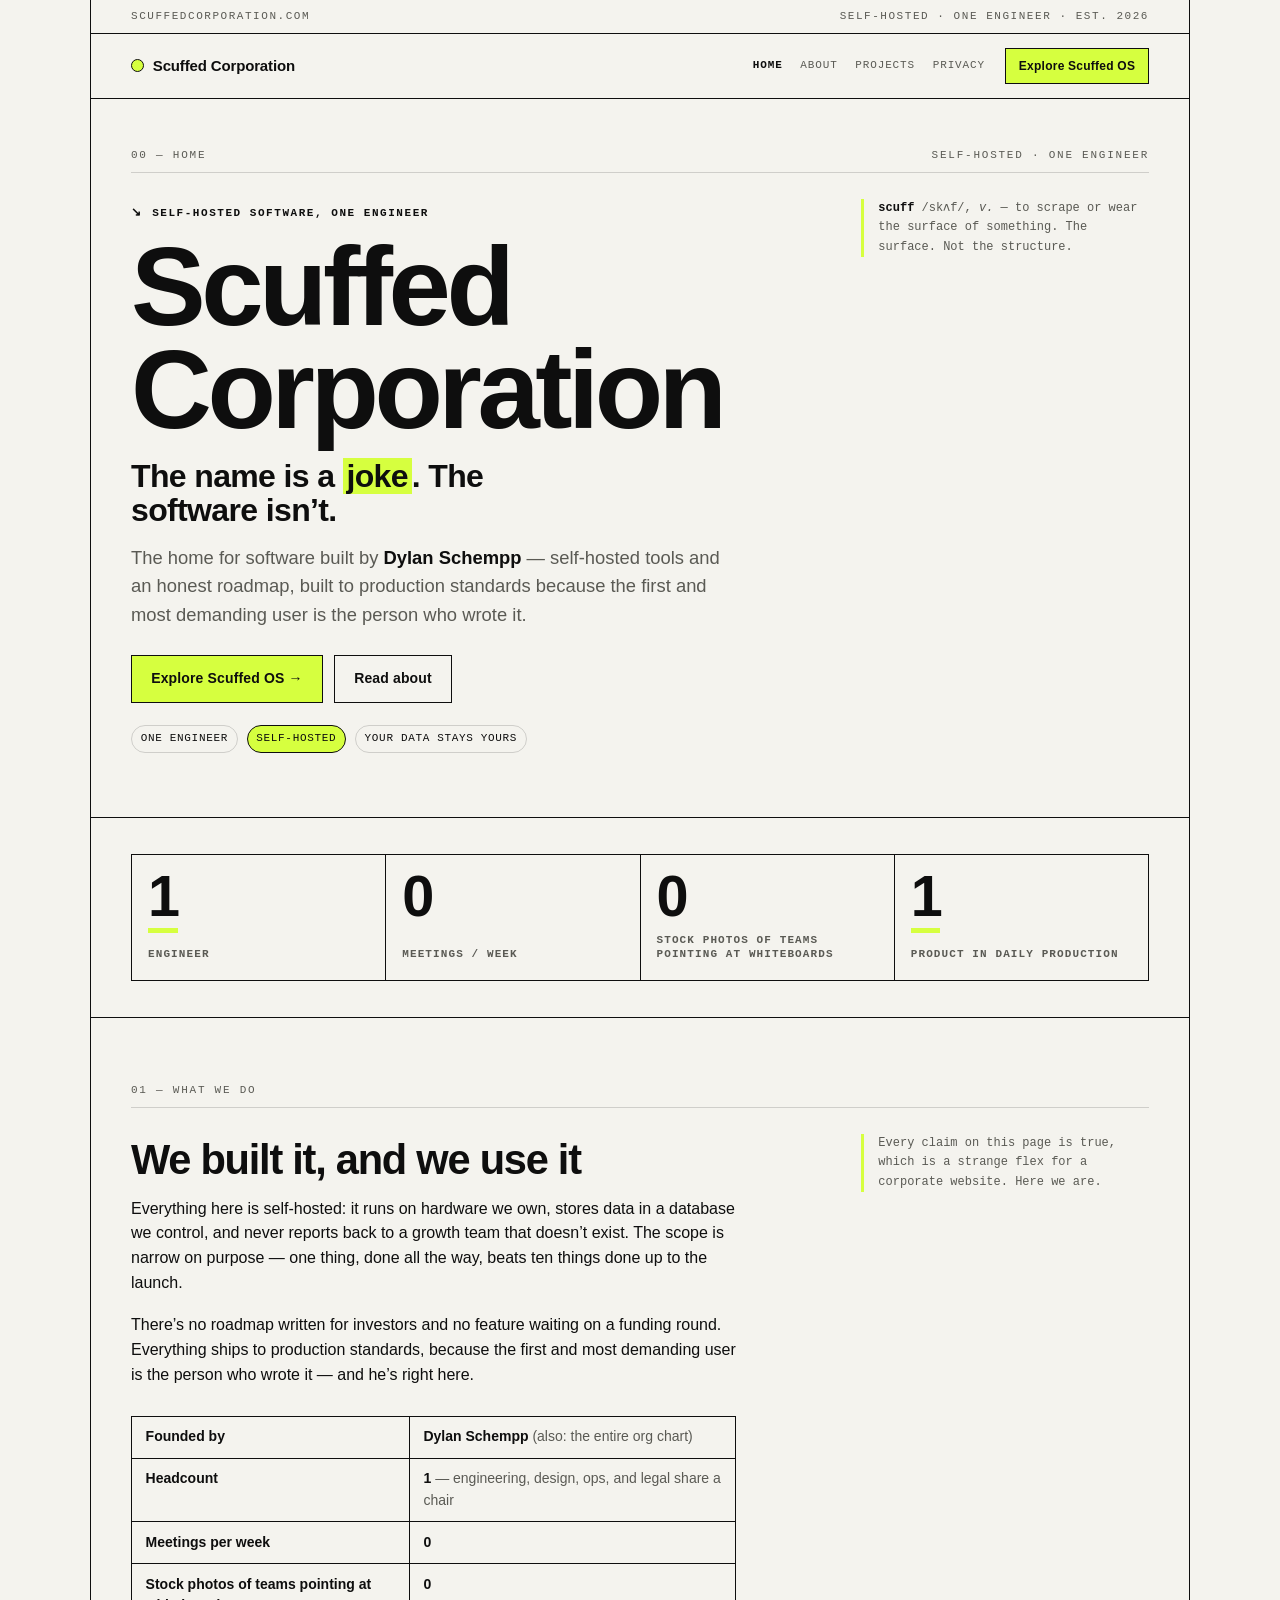
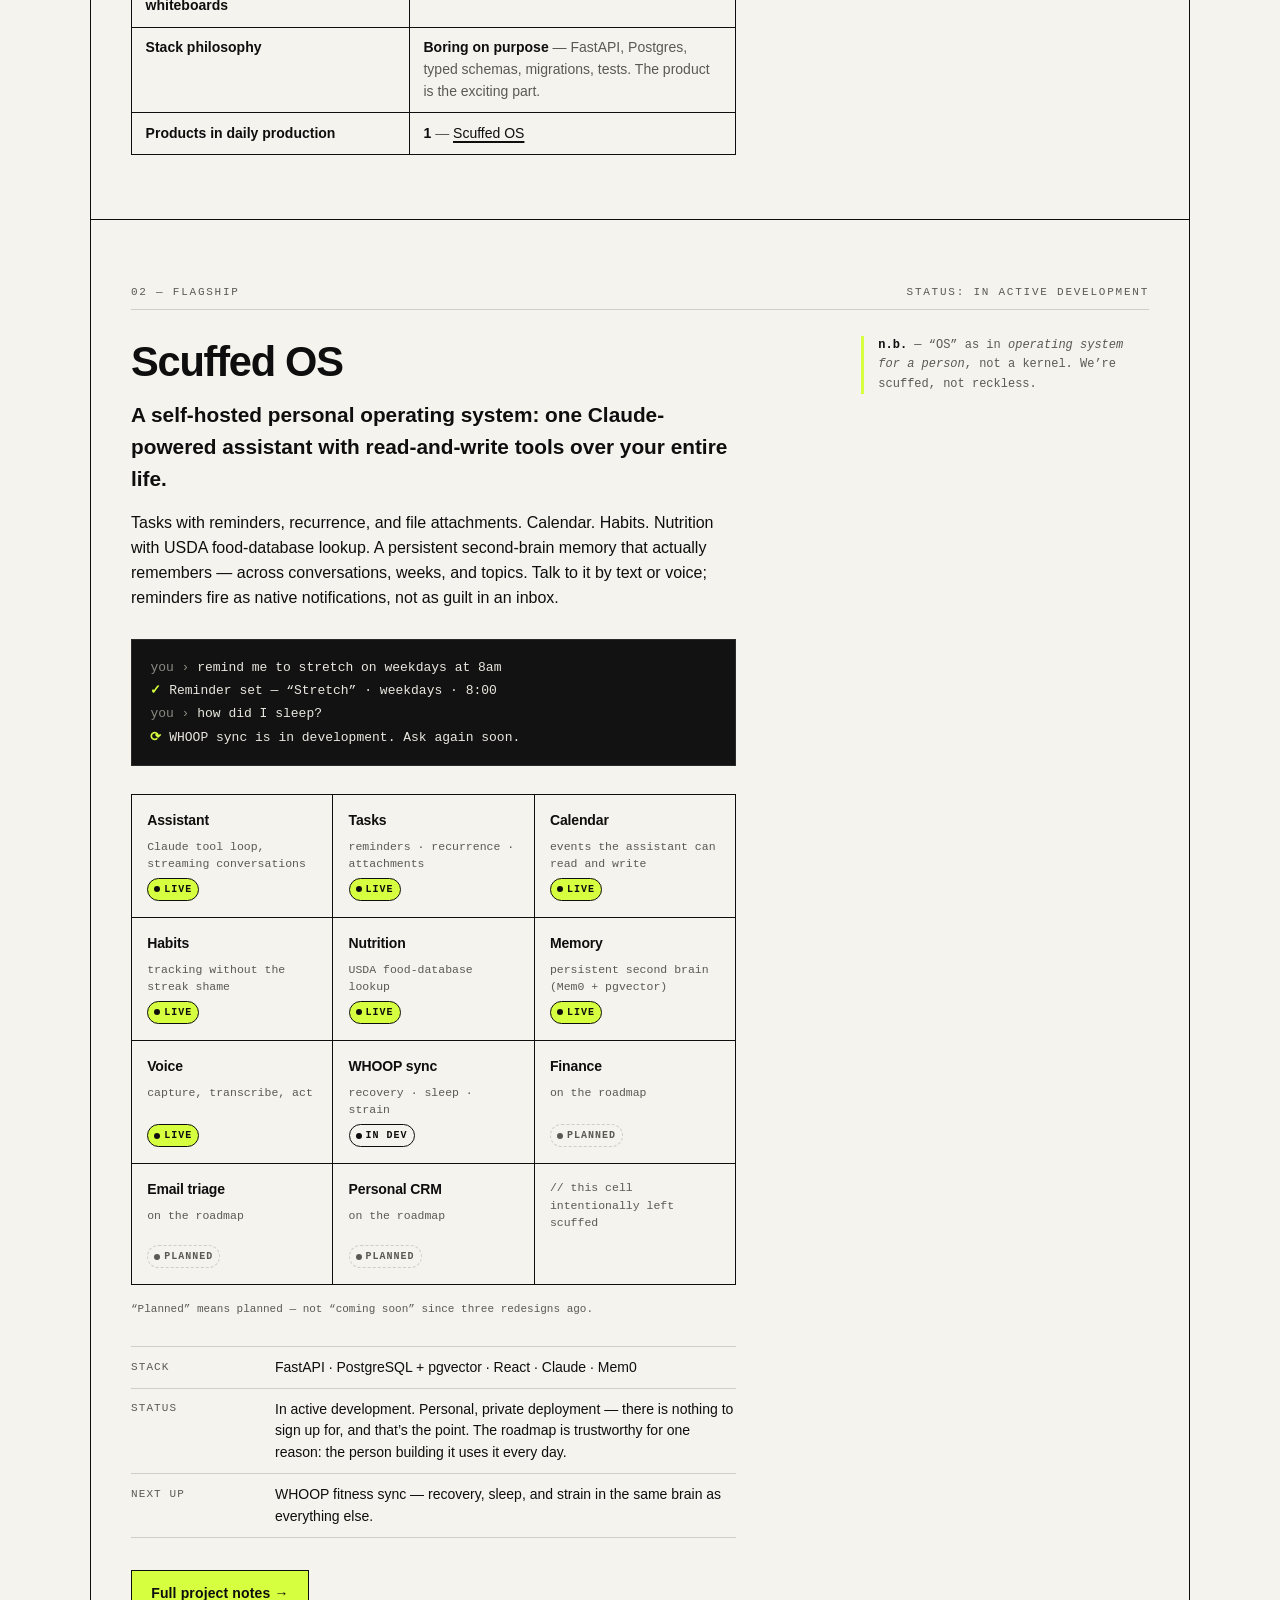
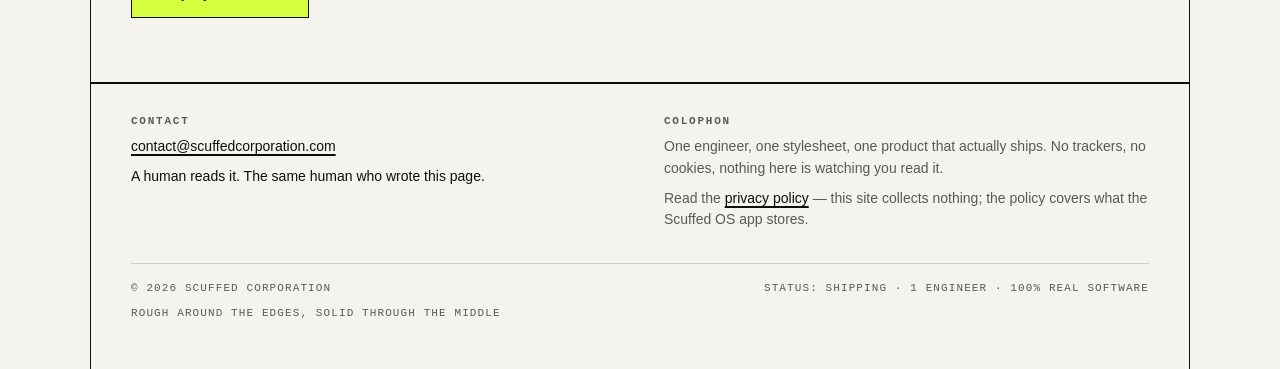
==== commit c019648e: "feat: Mono Bold homepage hero + stat strip Co-Authored-By: Claude Opus 4.8 <noreply@anthropic.com>" ====
--- a/index.html
+++ b/index.html
@@ -43,23 +43,35 @@
 
     <!-- 00 / hero -->
     <section class="sec hero" aria-labelledby="hero-title">
-      <p class="sec-label"><span>00 &mdash;</span></p>
+      <p class="sec-label"><span>00 &mdash; home</span><span>self-hosted &middot; one engineer</span></p>
       <div class="sec-main">
-        <h1 id="hero-title">
-          <span class="line"><span class="squig">Scuffed<svg viewBox="0 0 300 20" preserveAspectRatio="none" aria-hidden="true" focusable="false"><path d="M3 12 C 35 4, 70 17, 105 10 S 175 15, 210 8 S 270 14, 297 7" fill="none" stroke="var(--accent)" stroke-width="5" stroke-linecap="round"/></svg></span></span>
-          <span class="line">Corporation</span>
-        </h1>
-        <p class="deck">The name is a joke. The software isn&rsquo;t.</p>
+        <p class="eyebrow"><span class="ar" aria-hidden="true">&#8600;</span>Self-hosted software, one engineer</p>
+        <h1 id="hero-title">Scuffed Corporation</h1>
+        <p class="deck">The name is a <u>joke</u>. The software isn&rsquo;t.</p>
+        <p class="lede">The home for software built by <strong>Dylan Schempp</strong> &mdash; self-hosted tools and an honest roadmap, built to production standards because the first and most demanding user is the person who wrote it.</p>
+        <div class="cta-row">
+          <a class="btn" href="/projects/">Explore Scuffed OS &rarr;</a>
+          <a class="btn btn-ghost" href="/about/">Read about</a>
+        </div>
         <ul class="chips" aria-label="In short">
           <li>one engineer</li>
           <li>self-hosted</li>
           <li>your data stays yours</li>
         </ul>
-        <p class="lede">Scuffed Corporation is the home for software built by Dylan Schempp: self-hosted tools and an honest roadmap. We sanded the polish off the marketing and left all of it on the code.</p>
       </div>
       <aside class="note" aria-label="Margin note">
         <strong>scuff</strong> /sk&#652;f/, <em>v.</em> &mdash; to scrape or wear the surface of something. The surface. Not the structure.
       </aside>
+    </section>
+
+    <!-- 00b / by the numbers -->
+    <section class="stat-band" aria-label="By the numbers">
+      <ul class="stats">
+        <li><span class="stat-num"><span class="em">1</span></span><span class="stat-label">engineer</span></li>
+        <li><span class="stat-num">0</span><span class="stat-label">meetings / week</span></li>
+        <li><span class="stat-num">0</span><span class="stat-label">stock photos of teams pointing at whiteboards</span></li>
+        <li><span class="stat-num"><span class="em">1</span></span><span class="stat-label">product in daily production</span></li>
+      </ul>
     </section>
 
     <!-- 01 / what we do -->
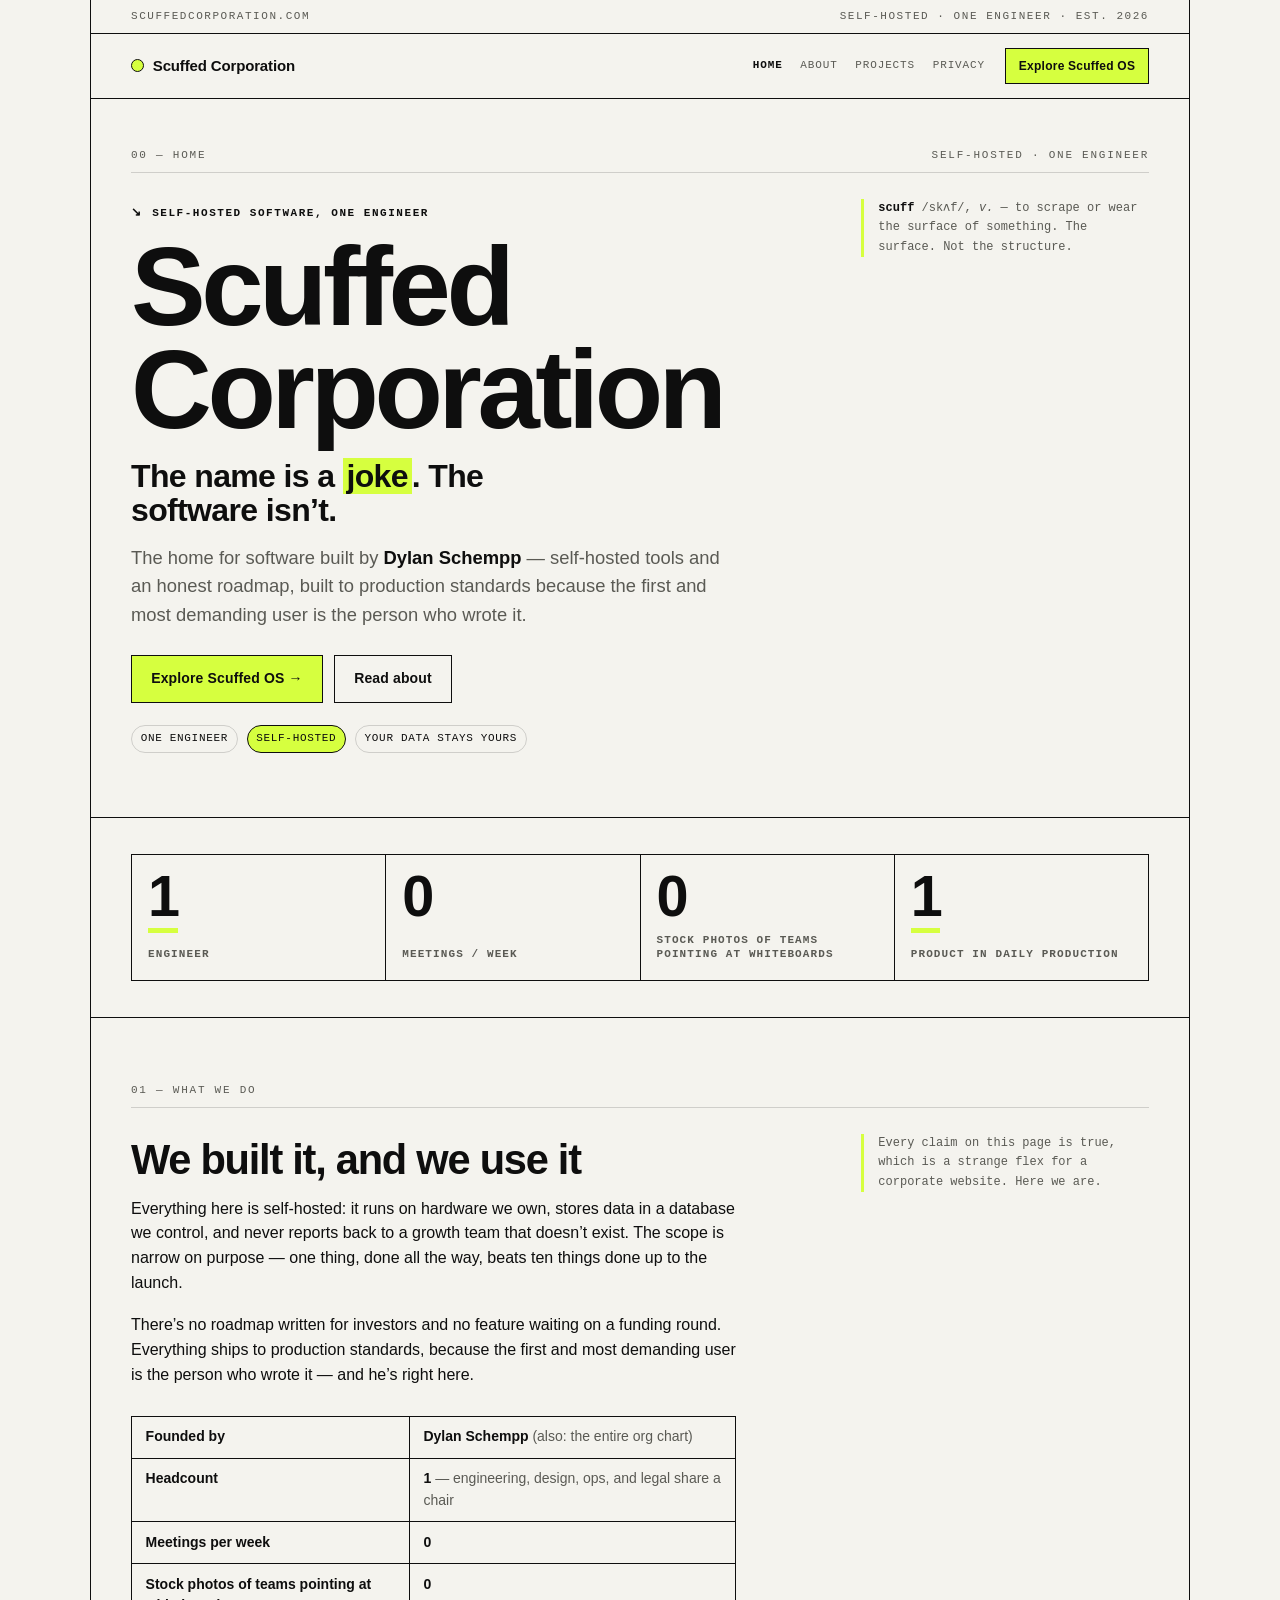
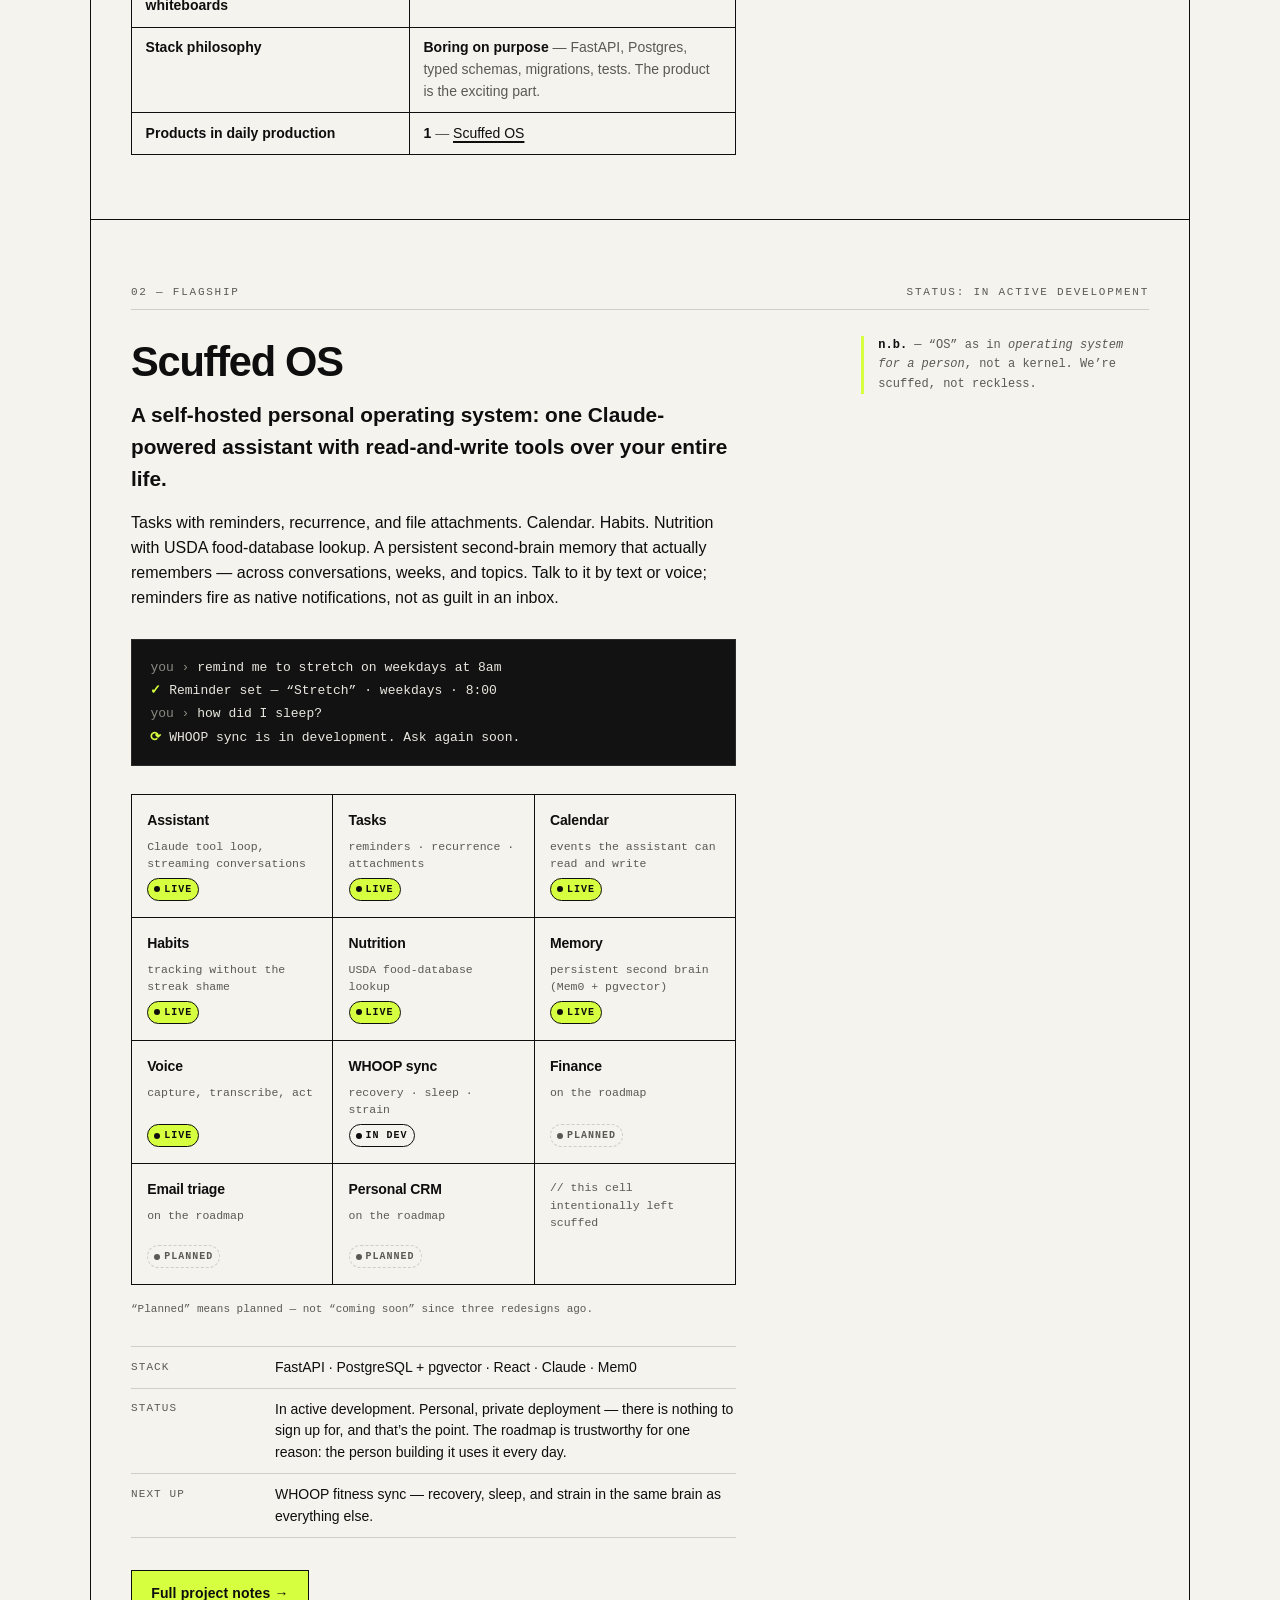
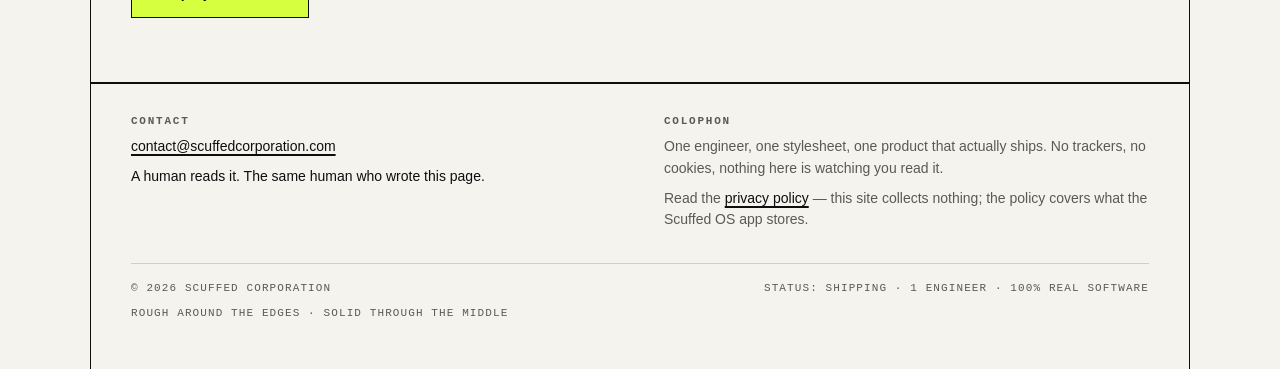
==== commit d4c89bbf: "fix: align homepage copyright tagline with other pages (review finding) Co-Authored-By: Claude Opus " ====
--- a/index.html
+++ b/index.html
@@ -158,7 +158,7 @@
     <p class="copyright">
       <span>&copy; 2026 Scuffed Corporation</span>
       <span>status: shipping &middot; 1 engineer &middot; 100% real software</span>
-      <span>Rough around the edges, solid through the middle</span>
+      <span>rough around the edges &middot; solid through the middle</span>
     </p>
   </footer>
 </div>
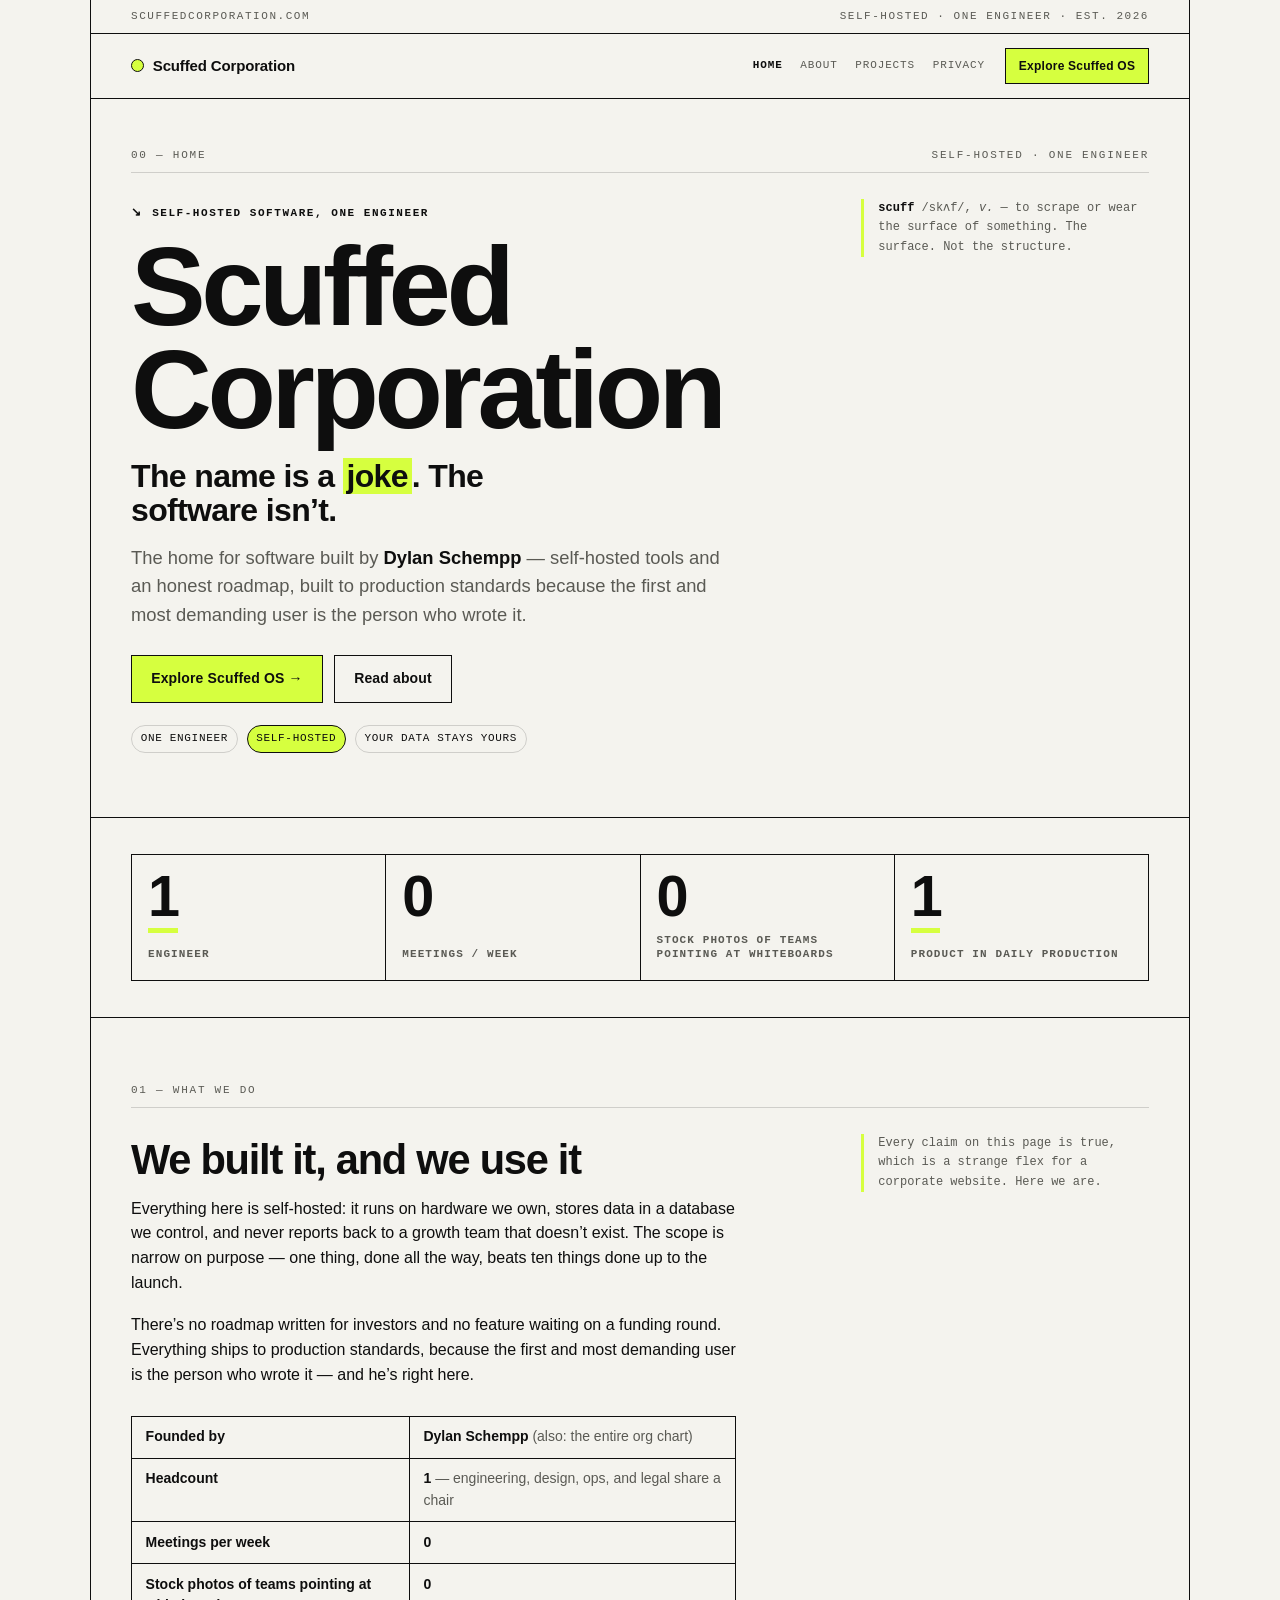
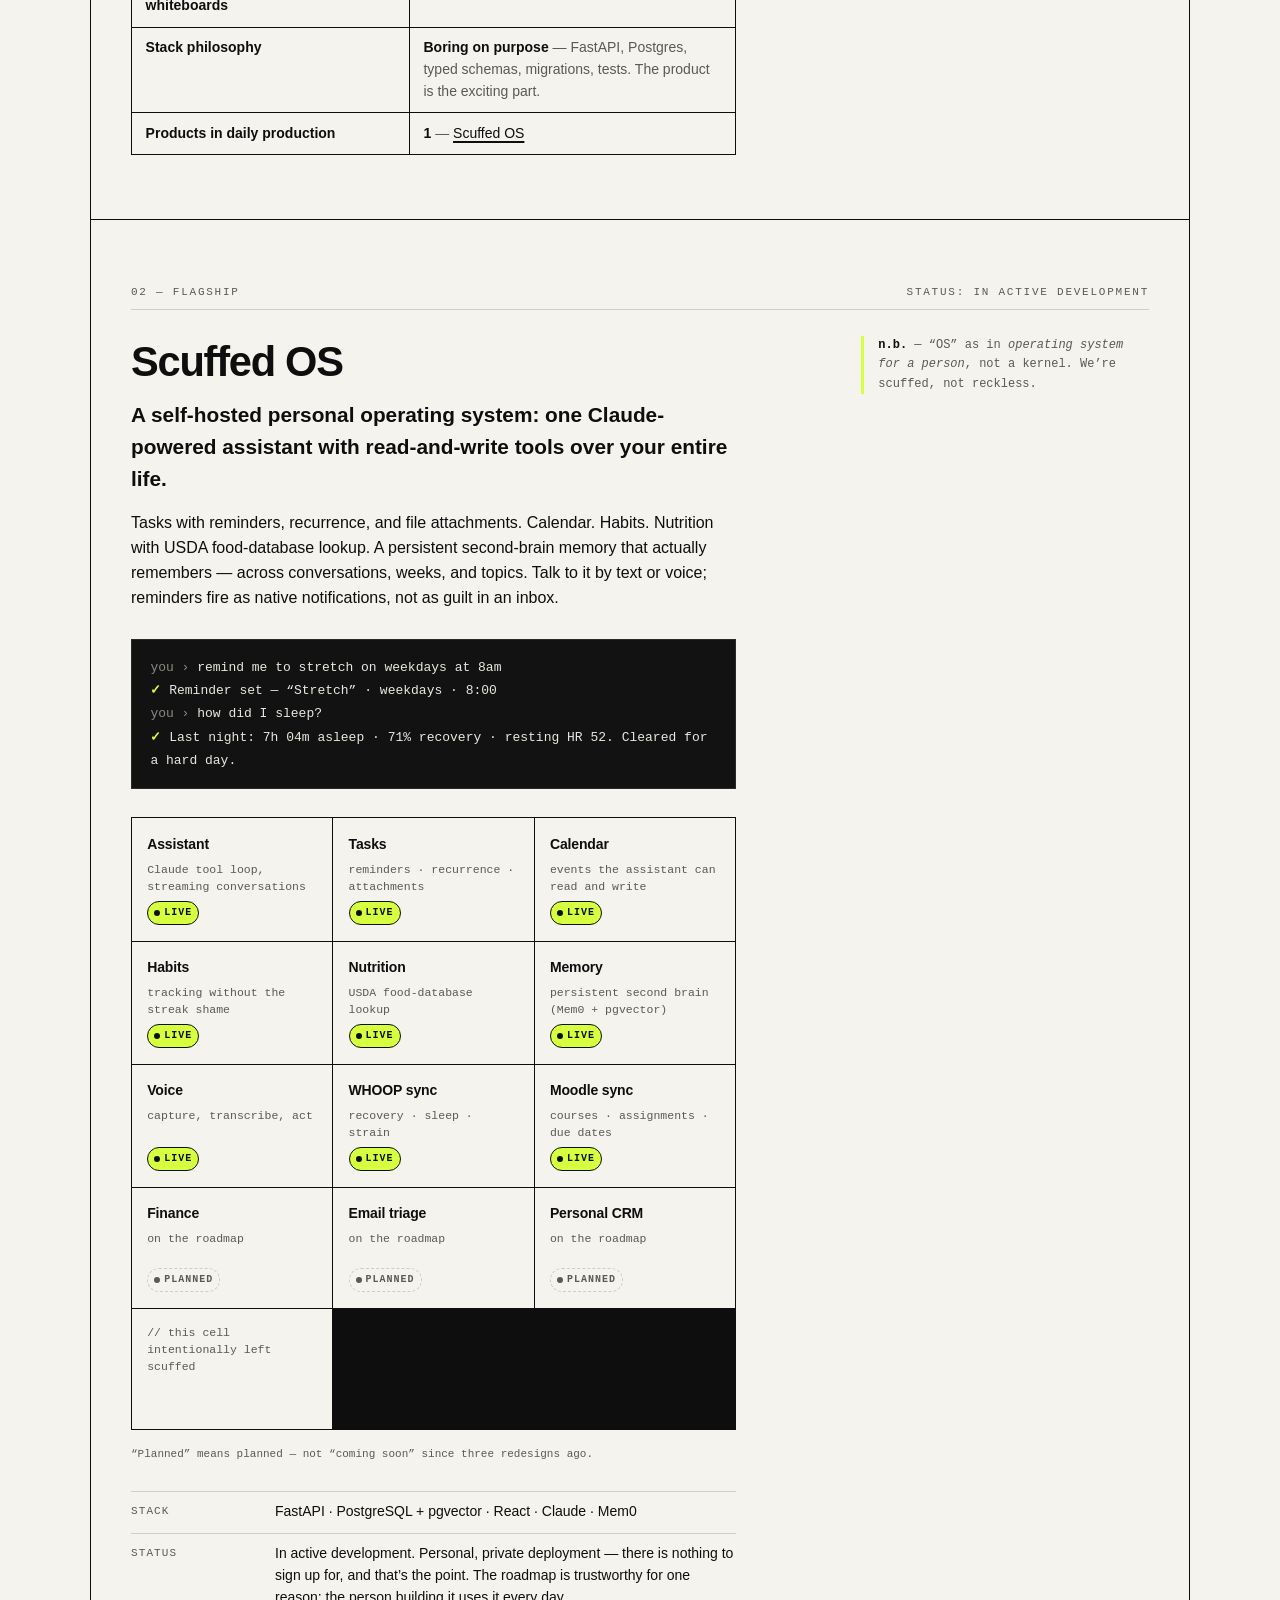
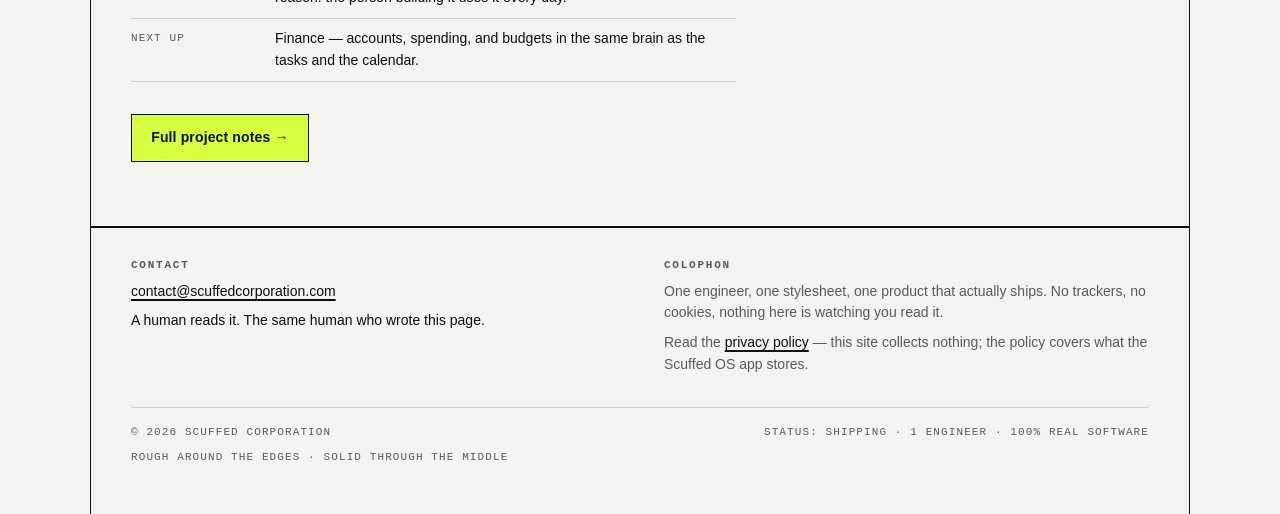
==== commit 13fd3b2e: "projects: WHOOP live; add Moodle sync module Co-Authored-By: Claude Opus 4.8 <noreply@anthropic.com>" ====
--- a/index.html
+++ b/index.html
@@ -110,7 +110,7 @@
           <p><span class="term-prompt">you &rsaquo;</span> remind me to stretch on weekdays at 8am</p>
           <p><span class="term-ok">&#10003;</span> Reminder set &mdash; &ldquo;Stretch&rdquo; &middot; weekdays &middot; 8:00</p>
           <p><span class="term-prompt">you &rsaquo;</span> how did I sleep?</p>
-          <p><span class="term-dev">&#10227;</span> WHOOP sync is in development. Ask again soon.</p>
+          <p><span class="term-ok">&#10003;</span> Last night: 7h 04m asleep &middot; 71% recovery &middot; resting HR 52. Cleared for a hard day.</p>
         </div>
 
         <ul class="modules" aria-label="Scuffed OS modules and status">
@@ -121,7 +121,8 @@
           <li><span class="mod-name">Nutrition</span><span class="mod-desc">USDA food-database lookup</span><span class="tag tag-live">live</span></li>
           <li><span class="mod-name">Memory</span><span class="mod-desc">persistent second brain (Mem0 + pgvector)</span><span class="tag tag-live">live</span></li>
           <li><span class="mod-name">Voice</span><span class="mod-desc">capture, transcribe, act</span><span class="tag tag-live">live</span></li>
-          <li><span class="mod-name">WHOOP sync</span><span class="mod-desc">recovery &middot; sleep &middot; strain</span><span class="tag tag-dev">in dev</span></li>
+          <li><span class="mod-name">WHOOP sync</span><span class="mod-desc">recovery &middot; sleep &middot; strain</span><span class="tag tag-live">live</span></li>
+          <li><span class="mod-name">Moodle sync</span><span class="mod-desc">courses &middot; assignments &middot; due dates</span><span class="tag tag-live">live</span></li>
           <li><span class="mod-name">Finance</span><span class="mod-desc">on the roadmap</span><span class="tag tag-plan">planned</span></li>
           <li><span class="mod-name">Email triage</span><span class="mod-desc">on the roadmap</span><span class="tag tag-plan">planned</span></li>
           <li><span class="mod-name">Personal CRM</span><span class="mod-desc">on the roadmap</span><span class="tag tag-plan">planned</span></li>
@@ -132,7 +133,7 @@
         <dl class="meta">
           <div><dt>Stack</dt><dd>FastAPI &middot; PostgreSQL + pgvector &middot; React &middot; Claude &middot; Mem0</dd></div>
           <div><dt>Status</dt><dd>In active development. Personal, private deployment &mdash; there is nothing to sign up for, and that&rsquo;s the point. The roadmap is trustworthy for one reason: the person building it uses it every day.</dd></div>
-          <div><dt>Next up</dt><dd>WHOOP fitness sync &mdash; recovery, sleep, and strain in the same brain as everything else.</dd></div>
+          <div><dt>Next up</dt><dd>Finance &mdash; accounts, spending, and budgets in the same brain as the tasks and the calendar.</dd></div>
         </dl>
 
         <a class="btn" href="/projects/">Full project notes &rarr;</a>
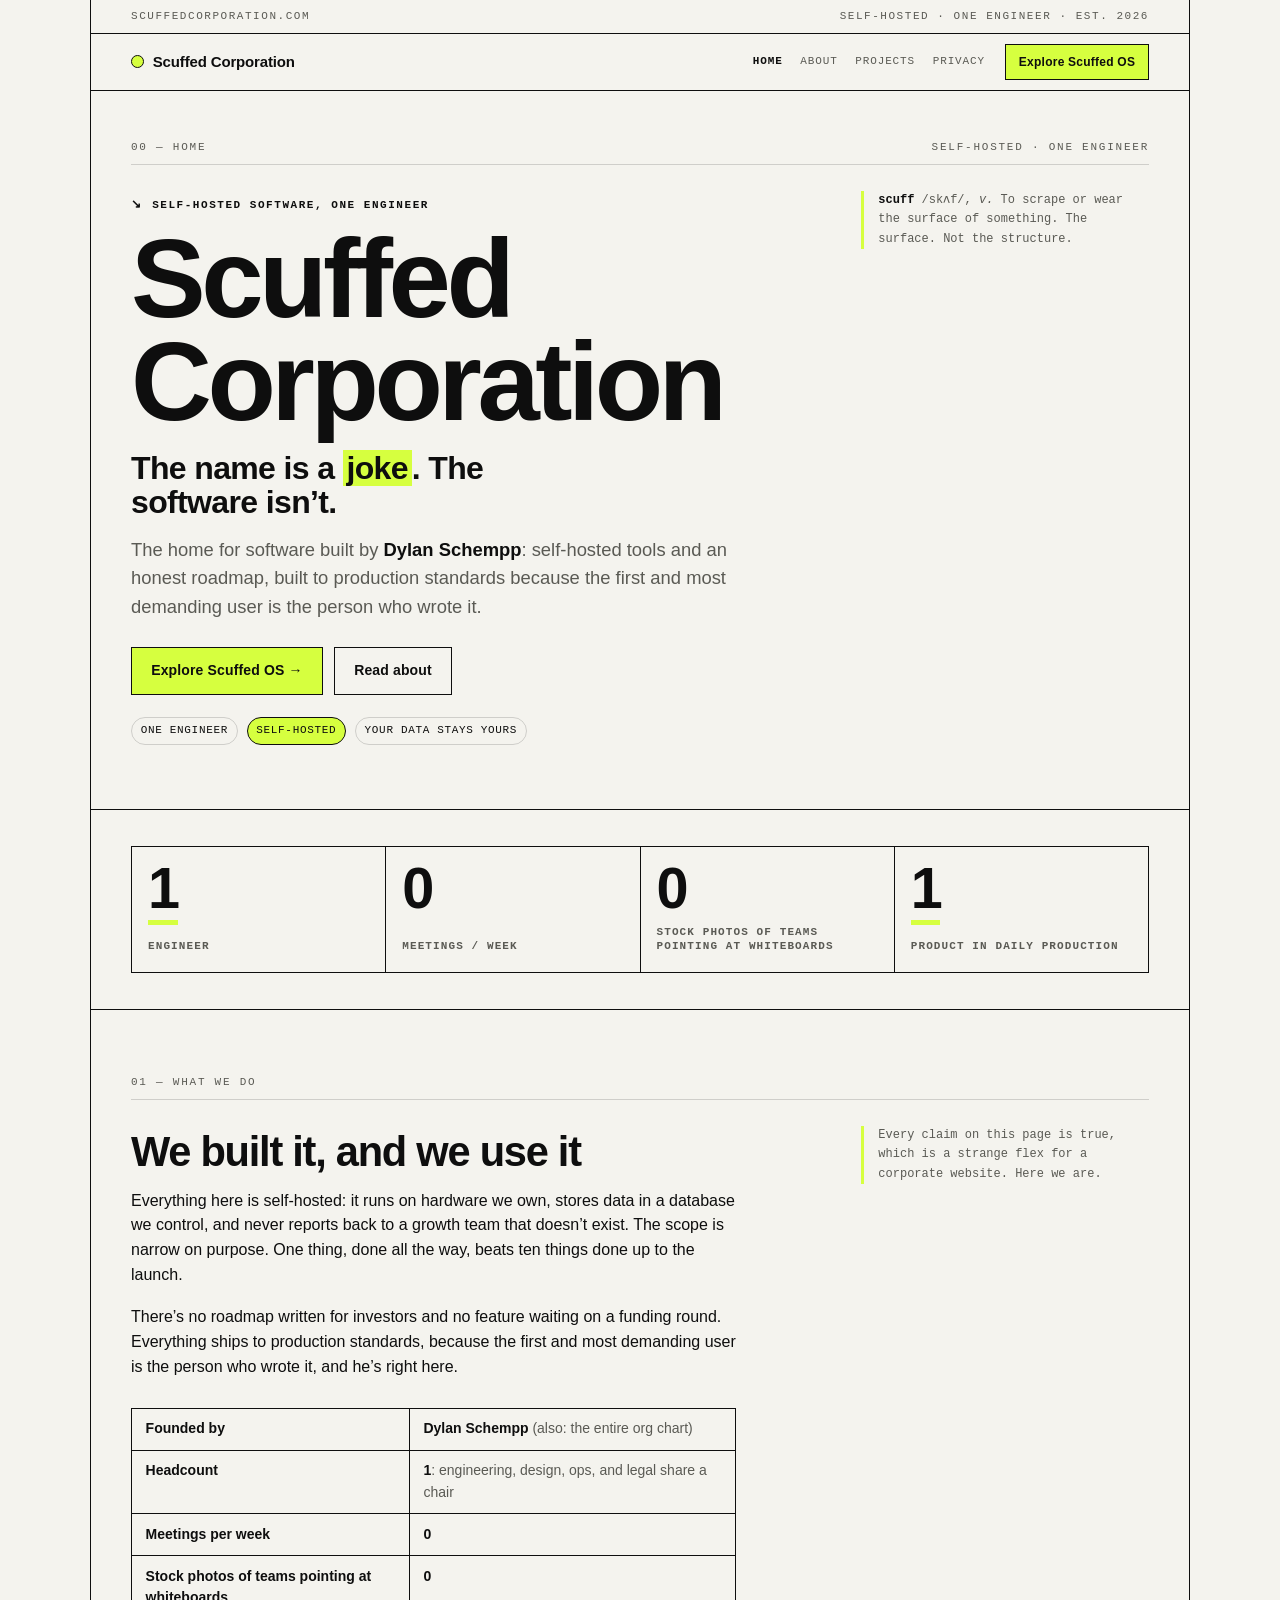
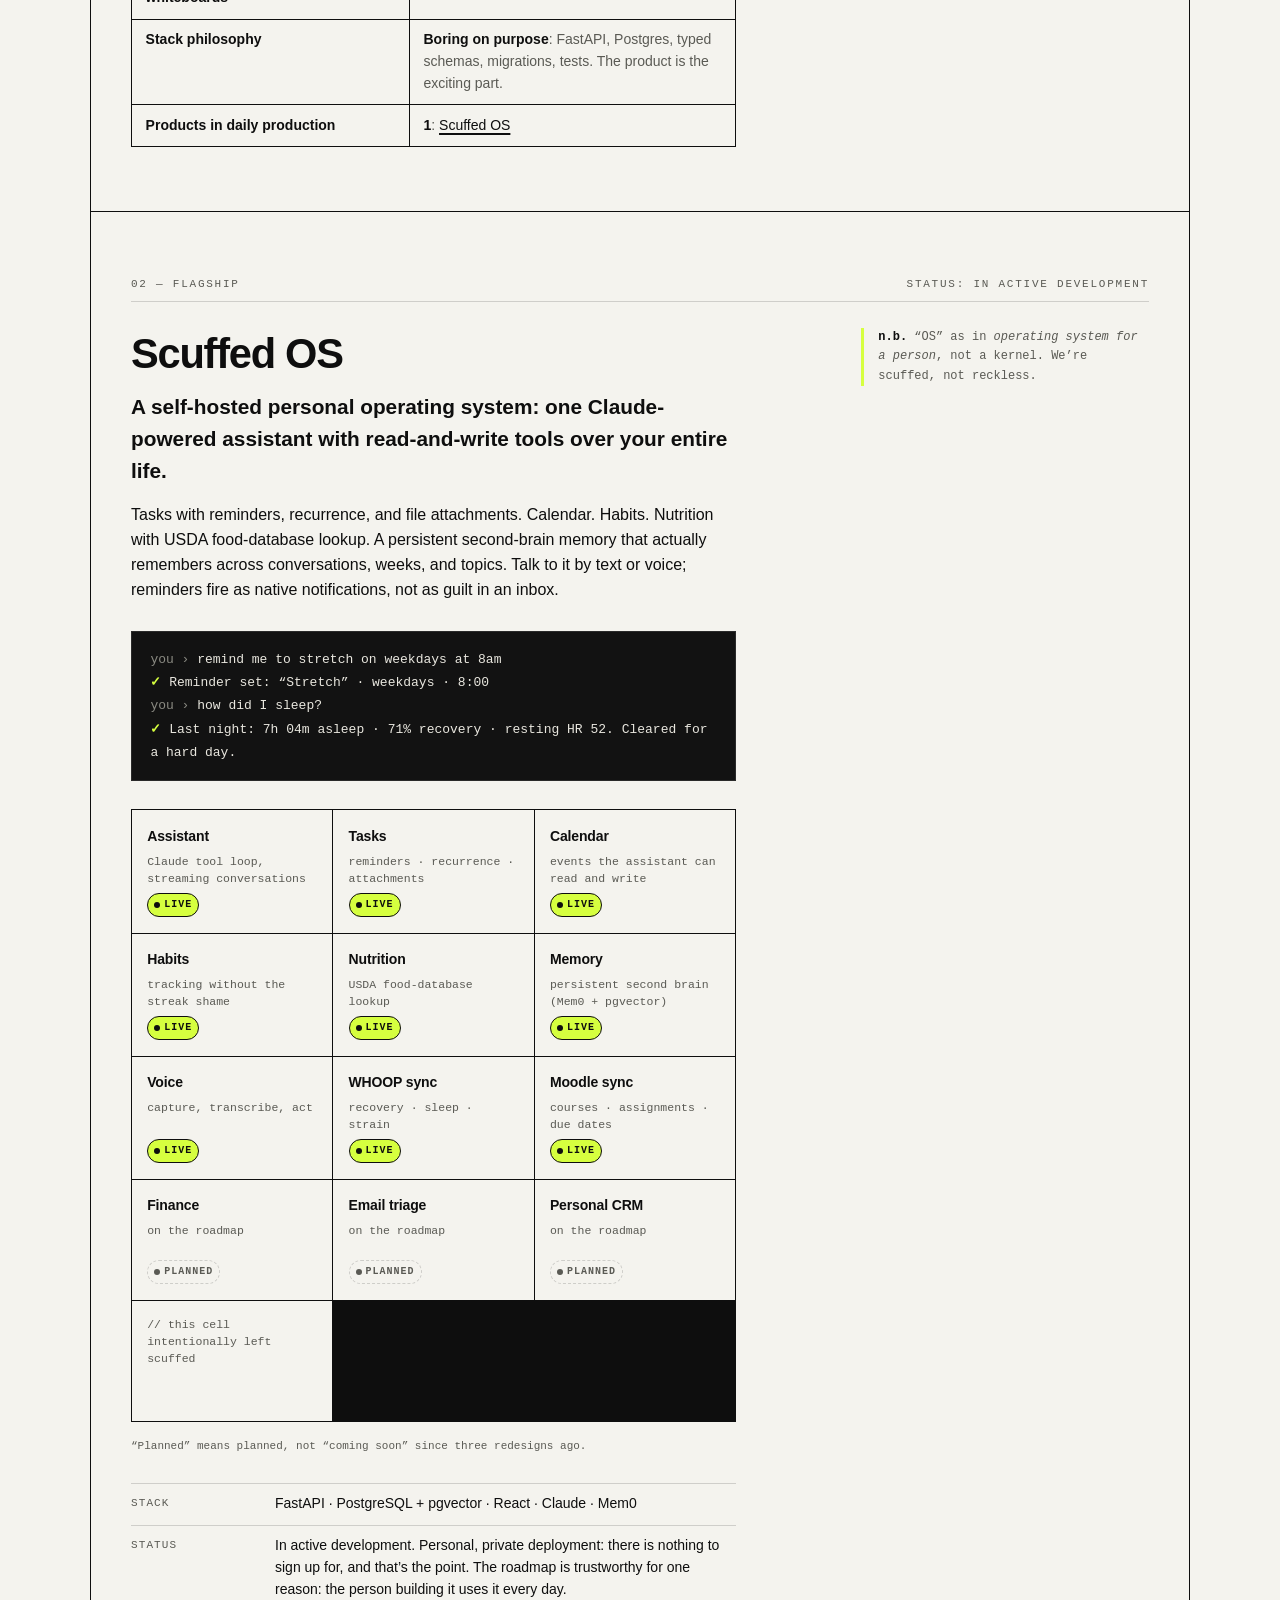
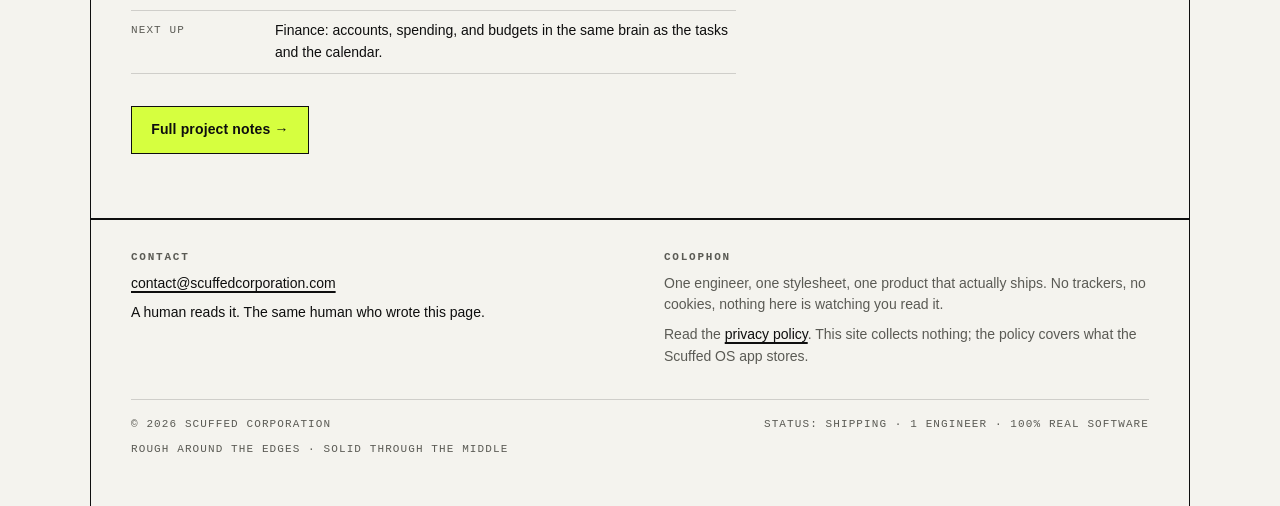
==== commit 4f2e7d59: "site: a11y and social-preview metadata; drop prose em-dashes Accessibility and metadata: - /about/ h" ====
--- a/index.html
+++ b/index.html
@@ -4,13 +4,18 @@
 <meta charset="utf-8">
 <meta name="viewport" content="width=device-width, initial-scale=1">
 <title>Scuffed Corporation</title>
-<meta name="description" content="Scuffed Corporation is company operated by Dylan Schempp and houses his software projects: self-hosted personal software with real engineering underneath the self-deprecating name.">
+<meta name="description" content="Scuffed Corporation is a company operated by Dylan Schempp and houses his software projects: self-hosted personal software with real engineering underneath the self-deprecating name.">
 <link rel="canonical" href="https://scuffedcorporation.com/">
 <meta property="og:type" content="website">
 <meta property="og:site_name" content="Scuffed Corporation">
 <meta property="og:title" content="Scuffed Corporation">
-<meta property="og:description" content="The company operated by Dylan Schempp and houses his software projects: self-hosted tools and an honest roadmap.">
+<meta property="og:description" content="The company Dylan Schempp operates to house his software projects: self-hosted tools and an honest roadmap.">
 <meta property="og:url" content="https://scuffedcorporation.com/">
+<meta property="og:image" content="https://scuffedcorporation.com/og.png">
+<meta property="og:image:width" content="1200">
+<meta property="og:image:height" content="630">
+<meta property="og:image:alt" content="Scuffed Corporation: the name is a joke, the software isn't.">
+<meta name="twitter:card" content="summary_large_image">
 <meta name="theme-color" content="#f4f3ee" media="(prefers-color-scheme: light)">
 <meta name="theme-color" content="#0e0e0e" media="(prefers-color-scheme: dark)">
 <link rel="icon" href="/favicon.svg" type="image/svg+xml">
@@ -39,7 +44,7 @@
     </nav>
   </header>
 
-  <main id="main">
+  <main id="main" tabindex="-1">
 
     <!-- 00 / hero -->
     <section class="sec hero" aria-labelledby="hero-title">
@@ -47,20 +52,20 @@
       <div class="sec-main">
         <p class="eyebrow"><span class="ar" aria-hidden="true">&#8600;</span>Self-hosted software, one engineer</p>
         <h1 id="hero-title">Scuffed Corporation</h1>
-        <p class="deck">The name is a <u>joke</u>. The software isn&rsquo;t.</p>
-        <p class="lede">The home for software built by <strong>Dylan Schempp</strong> &mdash; self-hosted tools and an honest roadmap, built to production standards because the first and most demanding user is the person who wrote it.</p>
+        <p class="deck">The name is a <mark class="hl">joke</mark>. The software isn&rsquo;t.</p>
+        <p class="lede">The home for software built by <strong>Dylan Schempp</strong>: self-hosted tools and an honest roadmap, built to production standards because the first and most demanding user is the person who wrote it.</p>
         <div class="cta-row">
           <a class="btn" href="/projects/">Explore Scuffed OS &rarr;</a>
           <a class="btn btn-ghost" href="/about/">Read about</a>
         </div>
         <ul class="chips" aria-label="In short">
           <li>one engineer</li>
-          <li>self-hosted</li>
+          <li class="chip-accent">self-hosted</li>
           <li>your data stays yours</li>
         </ul>
       </div>
-      <aside class="note" aria-label="Margin note">
-        <strong>scuff</strong> /sk&#652;f/, <em>v.</em> &mdash; to scrape or wear the surface of something. The surface. Not the structure.
+      <aside class="note">
+        <strong>scuff</strong> /sk&#652;f/, <em>v.</em> To scrape or wear the surface of something. The surface. Not the structure.
       </aside>
     </section>
 
@@ -79,21 +84,21 @@
       <p class="sec-label"><span>01 &mdash; what we do</span></p>
       <div class="sec-main">
         <h2 id="what-title">We built it, and we use it</h2>
-        <p>Everything here is self-hosted: it runs on hardware we own, stores data in a database we control, and never reports back to a growth team that doesn&rsquo;t exist. The scope is narrow on purpose &mdash; one thing, done all the way, beats ten things done up to the launch.</p>
-        <p>There&rsquo;s no roadmap written for investors and no feature waiting on a funding round. Everything ships to production standards, because the first and most demanding user is the person who wrote it &mdash; and he&rsquo;s right here.</p>
+        <p>Everything here is self-hosted: it runs on hardware we own, stores data in a database we control, and never reports back to a growth team that doesn&rsquo;t exist. The scope is narrow on purpose. One thing, done all the way, beats ten things done up to the launch.</p>
+        <p>There&rsquo;s no roadmap written for investors and no feature waiting on a funding round. Everything ships to production standards, because the first and most demanding user is the person who wrote it, and he&rsquo;s right here.</p>
         <table class="facts">
           <caption class="visually-hidden">Company facts</caption>
           <tbody>
             <tr><th scope="row">Founded by</th><td><strong>Dylan Schempp</strong> (also: the entire org chart)</td></tr>
-            <tr><th scope="row">Headcount</th><td><strong>1</strong> &mdash; engineering, design, ops, and legal share a chair</td></tr>
+            <tr><th scope="row">Headcount</th><td><strong>1</strong>: engineering, design, ops, and legal share a chair</td></tr>
             <tr><th scope="row">Meetings per week</th><td><strong>0</strong></td></tr>
             <tr><th scope="row">Stock photos of teams pointing at whiteboards</th><td><strong>0</strong></td></tr>
-            <tr><th scope="row">Stack philosophy</th><td><strong>Boring on purpose</strong> &mdash; FastAPI, Postgres, typed schemas, migrations, tests. The product is the exciting part.</td></tr>
-            <tr><th scope="row">Products in daily production</th><td><strong>1</strong> &mdash; <a href="/projects/">Scuffed OS</a></td></tr>
+            <tr><th scope="row">Stack philosophy</th><td><strong>Boring on purpose</strong>: FastAPI, Postgres, typed schemas, migrations, tests. The product is the exciting part.</td></tr>
+            <tr><th scope="row">Products in daily production</th><td><strong>1</strong>: <a href="/projects/">Scuffed OS</a></td></tr>
           </tbody>
         </table>
       </div>
-      <aside class="note" aria-label="Margin note">
+      <aside class="note">
         Every claim on this page is true, which is a strange flex for a corporate website. Here we are.
       </aside>
     </section>
@@ -104,11 +109,11 @@
       <div class="sec-main">
         <h2 id="os-title">Scuffed OS</h2>
         <p class="sub">A self-hosted personal operating system: one Claude-powered assistant with read-and-write tools over your entire life.</p>
-        <p>Tasks with reminders, recurrence, and file attachments. Calendar. Habits. Nutrition with USDA food-database lookup. A persistent second-brain memory that actually remembers &mdash; across conversations, weeks, and topics. Talk to it by text or voice; reminders fire as native notifications, not as guilt in an inbox.</p>
+        <p>Tasks with reminders, recurrence, and file attachments. Calendar. Habits. Nutrition with USDA food-database lookup. A persistent second-brain memory that actually remembers across conversations, weeks, and topics. Talk to it by text or voice; reminders fire as native notifications, not as guilt in an inbox.</p>
 
         <div class="term" role="group" aria-label="A sample exchange with the Scuffed OS assistant">
           <p><span class="term-prompt">you &rsaquo;</span> remind me to stretch on weekdays at 8am</p>
-          <p><span class="term-ok">&#10003;</span> Reminder set &mdash; &ldquo;Stretch&rdquo; &middot; weekdays &middot; 8:00</p>
+          <p><span class="term-ok">&#10003;</span> Reminder set: &ldquo;Stretch&rdquo; &middot; weekdays &middot; 8:00</p>
           <p><span class="term-prompt">you &rsaquo;</span> how did I sleep?</p>
           <p><span class="term-ok">&#10003;</span> Last night: 7h 04m asleep &middot; 71% recovery &middot; resting HR 52. Cleared for a hard day.</p>
         </div>
@@ -128,18 +133,18 @@
           <li><span class="mod-name">Personal CRM</span><span class="mod-desc">on the roadmap</span><span class="tag tag-plan">planned</span></li>
           <li aria-hidden="true"><span class="mod-desc">// this cell intentionally left scuffed</span></li>
         </ul>
-        <p class="legend">&ldquo;Planned&rdquo; means planned &mdash; not &ldquo;coming soon&rdquo; since three redesigns ago.</p>
+        <p class="legend">&ldquo;Planned&rdquo; means planned, not &ldquo;coming soon&rdquo; since three redesigns ago.</p>
 
         <dl class="meta">
           <div><dt>Stack</dt><dd>FastAPI &middot; PostgreSQL + pgvector &middot; React &middot; Claude &middot; Mem0</dd></div>
-          <div><dt>Status</dt><dd>In active development. Personal, private deployment &mdash; there is nothing to sign up for, and that&rsquo;s the point. The roadmap is trustworthy for one reason: the person building it uses it every day.</dd></div>
-          <div><dt>Next up</dt><dd>Finance &mdash; accounts, spending, and budgets in the same brain as the tasks and the calendar.</dd></div>
+          <div><dt>Status</dt><dd>In active development. Personal, private deployment: there is nothing to sign up for, and that&rsquo;s the point. The roadmap is trustworthy for one reason: the person building it uses it every day.</dd></div>
+          <div><dt>Next up</dt><dd>Finance: accounts, spending, and budgets in the same brain as the tasks and the calendar.</dd></div>
         </dl>
 
         <a class="btn" href="/projects/">Full project notes &rarr;</a>
       </div>
-      <aside class="note" aria-label="Margin note">
-        <strong>n.b.</strong> &mdash; &ldquo;OS&rdquo; as in <em>operating system for a person</em>, not a kernel. We&rsquo;re scuffed, not reckless.
+      <aside class="note">
+        <strong>n.b.</strong> &ldquo;OS&rdquo; as in <em>operating system for a person</em>, not a kernel. We&rsquo;re scuffed, not reckless.
       </aside>
     </section>
 
@@ -154,7 +159,7 @@
     <div class="colophon">
       <h2>Colophon</h2>
       <p>One engineer, one stylesheet, one product that actually ships. No trackers, no cookies, nothing here is watching you read it.</p>
-      <p>Read the <a href="/privacy/">privacy policy</a> &mdash; this site collects nothing; the policy covers what the Scuffed OS app stores.</p>
+      <p>Read the <a href="/privacy/">privacy policy</a>. This site collects nothing; the policy covers what the Scuffed OS app stores.</p>
     </div>
     <p class="copyright">
       <span>&copy; 2026 Scuffed Corporation</span>
--- a/styles.css
+++ b/styles.css
@@ -2,6 +2,10 @@
    Scuffed Corporation — styles.css
    "Mono Bold" design system. One stylesheet, system fonts,
    no frameworks, no JavaScript. Light + dark.
+   ------------------------------------------------------------
+   Type scale is rem-based so browser font-size preferences are
+   honored. --pad stays in px on purpose: it is layout gutter,
+   not text, and scaling it would eat the 320px content box.
    ------------------------------------------------------------
    00 tokens   01 base   02 skip + utilities   03 frame
    04 topline + nav   05 sections + notes   06 display + hero
@@ -11,11 +15,22 @@
 
 /* ---------- 00 tokens ---------- */
 :root {
+  color-scheme: light dark;
+
   --paper: #f4f3ee;
   --ink: #0e0e0e;
   --acid: #d6ff3f;
+  --on-acid: #0e0e0e;
   --muted: #5a5a54;
   --line-soft: rgba(14, 14, 14, .16);
+
+  /* Terminal panel keeps its own palette: it stays dark in both
+     themes, so these must not follow --paper / --ink. */
+  --term-bg: #121212;
+  --term-line: #2a2a2a;
+  --term-fg: #e9e7df;
+  --term-dim: #8a8a82;
+
   --sans: ui-sans-serif, -apple-system, "SF Pro Display", "Helvetica Neue", Arial, sans-serif;
   --mono: ui-monospace, "SF Mono", SFMono-Regular, Menlo, Consolas, monospace;
   --pad: clamp(16px, 4vw, 40px);
@@ -38,15 +53,15 @@
   background: var(--paper);
   color: var(--ink);
   font-family: var(--sans);
-  font-size: 16px;
+  font-size: 1rem;
   line-height: 1.55;
   -webkit-font-smoothing: antialiased;
 }
 img, svg { max-width: 100%; height: auto; }
-::selection { background: var(--acid); color: #0e0e0e; }
+::selection { background: var(--acid); color: var(--on-acid); }
 :focus-visible { outline: 3px solid var(--ink); outline-offset: 2px; }
 a { color: inherit; text-decoration: underline; text-decoration-thickness: 2px; text-underline-offset: 3px; }
-a:hover { background: var(--acid); color: #0e0e0e; text-decoration: none; }
+a:hover { background: var(--acid); color: var(--on-acid); text-decoration: none; }
 a[href^="mailto:"] { overflow-wrap: anywhere; }
 p { margin: 0 0 1.1rem; }
 
@@ -57,6 +72,7 @@
   padding: .6rem 1rem; z-index: 10; text-decoration: none;
 }
 .skip:focus { left: var(--pad); }
+main:focus { outline: none; }
 .visually-hidden {
   position: absolute; width: 1px; height: 1px;
   margin: -1px; padding: 0; border: 0;
@@ -68,46 +84,49 @@
 .frame {
   max-width: var(--maxw); margin: 0 auto;
   border-inline: 1px solid var(--ink);
-  min-height: 100vh; display: flex; flex-direction: column;
+  min-height: 100vh;
+  min-height: 100dvh;
+  display: flex; flex-direction: column;
 }
 main { flex: 1; }
 
 /* ---------- 04 topline + nav ---------- */
 .topline {
   display: flex; flex-wrap: wrap; gap: .25rem 1.5rem; justify-content: space-between;
-  font-family: var(--mono); font-size: 11px; letter-spacing: .14em; text-transform: uppercase;
+  font-family: var(--mono); font-size: .6875rem; letter-spacing: .14em; text-transform: uppercase;
   color: var(--muted); padding: .5rem var(--pad); border-bottom: 1px solid var(--ink); margin: 0;
 }
 .site-nav {
   display: flex; flex-wrap: wrap; gap: .75rem 1.25rem;
   align-items: center; justify-content: space-between;
-  padding: .85rem var(--pad); border-bottom: 1px solid var(--ink);
+  padding: .6rem var(--pad); border-bottom: 1px solid var(--ink);
 }
 .brand {
   display: inline-flex; align-items: center; gap: .55rem;
-  font-weight: 700; font-size: 15px; letter-spacing: -.01em; text-decoration: none;
+  font-weight: 700; font-size: .9375rem; letter-spacing: -.01em; text-decoration: none;
+  padding: .35rem 0;
 }
 .brand::before {
-  content: ""; width: 11px; height: 11px; border-radius: 50%;
+  content: ""; width: .73em; height: .73em; border-radius: 50%;
   background: var(--acid); border: 1.5px solid var(--ink); flex: none;
 }
 .brand:hover { background: none; color: inherit; }
-.nav-right { display: flex; align-items: center; gap: 1rem 1.25rem; flex-wrap: wrap; }
+.nav-right { display: flex; align-items: center; gap: .5rem 1.25rem; flex-wrap: wrap; }
 .site-nav ul {
   list-style: none; margin: 0; padding: 0;
-  display: flex; flex-wrap: wrap; gap: .4rem 1.1rem; align-items: center;
-  font-family: var(--mono); font-size: 11px; letter-spacing: .08em; text-transform: uppercase;
+  display: flex; flex-wrap: wrap; gap: 0 1.1rem; align-items: center;
+  font-family: var(--mono); font-size: .6875rem; letter-spacing: .08em; text-transform: uppercase;
 }
 .site-nav li { margin: 0; }
-.site-nav ul a { color: var(--muted); text-decoration: none; }
+.site-nav ul a { display: block; padding: .55rem 0; color: var(--muted); text-decoration: none; }
 .site-nav ul a:hover { background: none; color: var(--ink); }
 .site-nav a[aria-current="page"] { color: var(--ink); font-weight: 700; }
 .nav-cta {
   display: inline-flex; align-items: center; gap: .4rem;
-  font-family: var(--sans); font-size: 12px; font-weight: 700; letter-spacing: .02em; text-transform: none;
-  padding: .5rem .8rem; background: var(--acid); color: #0e0e0e; border: 1.5px solid var(--ink); text-decoration: none;
-}
-.nav-cta:hover { background: #0e0e0e; color: var(--acid); }
+  font-family: var(--sans); font-size: .75rem; font-weight: 700; letter-spacing: .02em; text-transform: none;
+  padding: .5rem .8rem; background: var(--acid); color: var(--on-acid); border: 1.5px solid var(--ink); text-decoration: none;
+}
+.nav-cta:hover { background: var(--on-acid); color: var(--acid); }
 
 /* ---------- 05 sections + notes ---------- */
 .sec {
@@ -120,12 +139,19 @@
 .sec-label {
   grid-column: 1 / -1;
   display: flex; flex-wrap: wrap; justify-content: space-between; gap: .15rem 1rem; margin: 0 0 .25rem;
-  font-family: var(--mono); font-size: 11px; letter-spacing: .16em; text-transform: uppercase; color: var(--muted);
+  font-family: var(--mono); font-size: .6875rem; letter-spacing: .16em; text-transform: uppercase; color: var(--muted);
   border-bottom: 1px solid var(--line-soft); padding-bottom: .5rem;
 }
-.sec-label span { white-space: nowrap; }
+/* The status span must be free to wrap: several run past 400px and
+   would otherwise push the whole document wider than a phone. */
+.sec-label span { min-width: 0; }
+.sec-label span + span { text-align: right; }
+@media (max-width: 560px) {
+  .sec-label { flex-direction: column; }
+  .sec-label span + span { text-align: left; }
+}
 .note {
-  font-family: var(--mono); font-size: 12px; line-height: 1.6; color: var(--muted);
+  font-family: var(--mono); font-size: .75rem; line-height: 1.6; color: var(--muted);
   border-left: 3px solid var(--acid); padding-left: .9rem; max-width: 40ch;
 }
 .note strong { color: var(--ink); }
@@ -144,27 +170,27 @@
 .hero h1 { font-size: clamp(2.8rem, 11vw, 7rem); }
 .eyebrow {
   display: inline-flex; align-items: center; gap: .6rem; margin: 0 0 .35rem;
-  font-family: var(--mono); font-size: 11px; font-weight: 600; letter-spacing: .14em; text-transform: uppercase; color: var(--ink);
+  font-family: var(--mono); font-size: .6875rem; font-weight: 600; letter-spacing: .14em; text-transform: uppercase; color: var(--ink);
 }
 .eyebrow .ar { font-size: 1.1em; }
 h2 { font-weight: 700; font-size: clamp(1.6rem, 5vw, 2.6rem); line-height: 1; letter-spacing: -.03em; margin: .3rem 0 1rem; }
-h3 { font-family: var(--mono); font-size: 13px; text-transform: uppercase; letter-spacing: .1em; margin: 1.9rem 0 .65rem; color: var(--ink); }
+h3 { font-family: var(--mono); font-size: .8125rem; text-transform: uppercase; letter-spacing: .1em; margin: 1.9rem 0 .65rem; color: var(--ink); }
 .sub { font-weight: 700; font-size: clamp(1.05rem, 2.4vw, 1.3rem); margin: 0 0 1rem; }
 .deck {
   font-size: clamp(1.25rem, 3.4vw, 2rem); font-weight: 700; letter-spacing: -.02em; line-height: 1.08;
   margin: .6rem 0 1rem; max-width: 24ch;
 }
-.deck u, .hl {
-  text-decoration: none; background: var(--acid); color: #0e0e0e;
+.hl {
+  text-decoration: none; background: var(--acid); color: var(--on-acid);
   box-decoration-break: clone; -webkit-box-decoration-break: clone; padding: 0 .12em;
 }
 .chips {
   margin: 0 0 1.4rem; padding: 0; list-style: none;
   display: flex; flex-wrap: wrap; gap: .45rem .55rem;
-  font-family: var(--mono); font-size: 11px; letter-spacing: .06em; text-transform: uppercase;
+  font-family: var(--mono); font-size: .6875rem; letter-spacing: .06em; text-transform: uppercase;
 }
 .chips li { border: 1px solid var(--line-soft); padding: .4em .8em; border-radius: 100px; margin: 0; }
-.chips li:nth-child(2) { background: var(--acid); color: #0e0e0e; border-color: var(--ink); }
+.chips .chip-accent { background: var(--acid); color: var(--on-acid); border-color: var(--ink); }
 .lede { font-size: clamp(1rem, 2vw, 1.15rem); color: var(--muted); max-width: 60ch; margin: 0 0 1.1rem; }
 .lede strong, .lede b { color: var(--ink); }
 .cta-row { display: flex; flex-wrap: wrap; gap: .7rem; align-items: center; margin: 1.6rem 0 1.4rem; }
@@ -184,7 +210,7 @@
 .stat-num { font-size: clamp(2.2rem, 6vw, 3.6rem); font-weight: 700; letter-spacing: -.04em; line-height: .85; }
 .stat-num .em { border-bottom: .1em solid var(--acid); }
 .stat-label {
-  font-family: var(--mono); font-size: 11px; font-weight: 600; letter-spacing: .1em; text-transform: uppercase;
+  font-family: var(--mono); font-size: .6875rem; font-weight: 600; letter-spacing: .1em; text-transform: uppercase;
   color: var(--muted); line-height: 1.35; margin-top: .7rem;
 }
 @media (max-width: 640px) { .stats { grid-template-columns: repeat(2, 1fr); } }
@@ -193,22 +219,17 @@
 :where(.sec-main) ul, :where(.sec-main) ol { margin: 0 0 1.1rem; padding-left: 1.35rem; }
 :where(.sec-main) li { margin: 0 0 .4rem; }
 :where(.sec-main) li::marker { color: var(--muted); }
-blockquote { margin: 1.5rem 0; padding: .2rem 0 .2rem 1rem; border-left: 3px solid var(--acid); }
-hr { border: 0; border-top: 1px solid var(--line-soft); margin: 2rem 0; }
 code { font-family: var(--mono); border: 1px solid var(--line-soft); padding: .05em .35em; font-size: .9em; }
-pre code { border: 0; padding: 0; font-size: inherit; }
-.promptline { font-family: var(--mono); font-size: 13px; color: var(--muted); margin: 0 0 .85rem; }
-.promptline b, .promptline .ps { color: var(--ink); font-weight: 700; }
 
 /* ---------- 09 tables ---------- */
-table.facts { width: 100%; border-collapse: collapse; margin: 1.75rem 0; font-size: 14px; }
+table.facts { width: 100%; border-collapse: collapse; margin: 1.75rem 0; font-size: .875rem; }
 .facts th, .facts td { border: 1px solid var(--ink); padding: .6rem .85rem; text-align: left; vertical-align: top; }
 .facts th { width: 46%; font-weight: 700; }
 .facts td { color: var(--muted); }
 .facts td strong, .facts th strong { color: var(--ink); }
 .facts td a, .facts th a { color: var(--ink); }
 .facts thead th {
-  width: auto; font-family: var(--mono); font-size: 11px; letter-spacing: .12em; text-transform: uppercase; color: var(--muted);
+  width: auto; font-family: var(--mono); font-size: .6875rem; letter-spacing: .12em; text-transform: uppercase; color: var(--muted);
 }
 .facts--auto th { width: auto; }
 .table-scroll { overflow-x: auto; margin: 1.75rem 0; }
@@ -224,56 +245,55 @@
   background: var(--paper); padding: .95rem .95rem 1rem; margin: 0;
   display: flex; flex-direction: column; gap: .35rem; min-height: 7.5rem;
 }
-.mod-name { font-weight: 700; font-size: 14px; letter-spacing: -.01em; }
-.mod-desc { font-family: var(--mono); font-size: 11.5px; color: var(--muted); line-height: 1.5; }
+.mod-name { font-weight: 700; font-size: .875rem; letter-spacing: -.01em; }
+.mod-desc { font-family: var(--mono); font-size: .71875rem; color: var(--muted); line-height: 1.5; }
 .tag {
   margin-top: auto; align-self: flex-start;
   display: inline-flex; align-items: center; gap: .4em;
-  font-family: var(--mono); font-size: 10px; font-weight: 700; letter-spacing: .1em; text-transform: uppercase;
+  font-family: var(--mono); font-size: .625rem; font-weight: 700; letter-spacing: .1em; text-transform: uppercase;
   padding: .3em .6em; border: 1.5px solid var(--ink); border-radius: 100px;
 }
-.tag::before { content: ""; width: 6px; height: 6px; border-radius: 50%; background: currentColor; }
-.tag-live { background: var(--acid); color: #0e0e0e; border-color: var(--ink); }
-.tag-live::before { background: #0e0e0e; }
+.tag::before { content: ""; width: .6em; height: .6em; border-radius: 50%; background: currentColor; }
+.tag-live { background: var(--acid); color: var(--on-acid); border-color: var(--ink); }
+.tag-live::before { background: var(--on-acid); }
 .tag-dev { background: transparent; color: var(--ink); border-color: var(--ink); }
 .tag-plan { background: transparent; color: var(--muted); border: 1.5px dashed var(--line-soft); }
-.legend { font-family: var(--mono); font-size: 11px; color: var(--muted); margin: -0.75rem 0 1.75rem; }
+.legend { font-family: var(--mono); font-size: .6875rem; color: var(--muted); margin: -0.75rem 0 1.75rem; }
 
 /* ---------- 11 meta list ---------- */
-dl.meta { margin: 0 0 2rem; font-size: 14px; }
+dl.meta { margin: 0 0 2rem; font-size: .875rem; }
 .meta > div {
   display: grid; grid-template-columns: 8rem minmax(0, 1fr); gap: 1rem;
   padding: .6rem 0; border-top: 1px solid var(--line-soft);
 }
 .meta > div:last-child { border-bottom: 1px solid var(--line-soft); }
-.meta dt { font-family: var(--mono); text-transform: uppercase; letter-spacing: .1em; font-size: 11px; color: var(--muted); padding-top: .15em; }
+.meta dt { font-family: var(--mono); text-transform: uppercase; letter-spacing: .1em; font-size: .6875rem; color: var(--muted); padding-top: .15em; }
 .meta dd { margin: 0; }
 .meta dd a { color: var(--ink); }
 @media (max-width: 480px) { .meta > div { grid-template-columns: 1fr; gap: .15rem; } }
 
 /* ---------- 12 terminal (always a dark inset panel) ---------- */
 .term {
-  margin: 1.75rem 0; padding: 1rem 1.15rem; border: 1px solid #2a2a2a;
-  background: #121212; color: #e9e7df;
-  font-family: var(--mono); font-size: 13px; line-height: 1.8; overflow-x: auto;
+  margin: 1.75rem 0; padding: 1rem 1.15rem; border: 1px solid var(--term-line);
+  background: var(--term-bg); color: var(--term-fg);
+  font-family: var(--mono); font-size: .8125rem; line-height: 1.8; overflow-x: auto;
 }
 .term p { margin: 0; }
 pre.term { white-space: pre; line-height: 1.7; }
-.term a { color: #e9e7df; }
-.term a:hover { background: var(--acid); color: #0e0e0e; }
-.term-prompt { color: #8a8a82; }
+.term a { color: var(--term-fg); }
+.term a:hover { background: var(--acid); color: var(--on-acid); }
+.term-prompt { color: var(--term-dim); }
 .term-ok { color: var(--acid); font-weight: 700; }
-.term-dev { color: var(--acid); font-weight: 700; }
-.term-cmt { color: #8a8a82; }
+.term-cmt { color: var(--term-dim); }
 
 /* ---------- 13 button ---------- */
 .btn {
   display: inline-flex; align-items: center; gap: .5rem;
-  font-family: var(--sans); font-weight: 700; font-size: 14px; letter-spacing: .01em;
-  padding: .75rem 1.2rem; border: 1.5px solid var(--ink); background: var(--acid); color: #0e0e0e;
+  font-family: var(--sans); font-weight: 700; font-size: .875rem; letter-spacing: .01em;
+  padding: .75rem 1.2rem; border: 1.5px solid var(--ink); background: var(--acid); color: var(--on-acid);
   text-decoration: none; transition: transform .12s ease;
 }
-.btn:hover { background: #0e0e0e; color: var(--acid); transform: translateY(-2px); }
+.btn:hover { background: var(--on-acid); color: var(--acid); transform: translateY(-2px); }
 .btn:active { transform: translateY(0); }
 .btn-ghost { background: transparent; color: var(--ink); }
 .btn-ghost:hover { background: var(--ink); color: var(--paper); }
@@ -281,16 +301,16 @@
 
 /* ---------- 14 footer ---------- */
 footer {
-  border-top: 1px solid var(--ink); padding: 2rem var(--pad) 2.5rem; font-size: 14px;
+  border-top: 1px solid var(--ink); padding: 2rem var(--pad) 2.5rem; font-size: .875rem;
   display: grid; grid-template-columns: minmax(0, 1fr); gap: 1.5rem 3rem;
 }
 @media (min-width: 760px) { footer { grid-template-columns: 1fr 1fr; } }
-footer h2 { font-family: var(--mono); font-size: 11px; letter-spacing: .16em; text-transform: uppercase; color: var(--muted); margin: 0 0 .6rem; }
+footer h2 { font-family: var(--mono); font-size: .6875rem; letter-spacing: .16em; text-transform: uppercase; color: var(--muted); margin: 0 0 .6rem; }
 footer p { margin: 0 0 .5rem; }
 .colophon { color: var(--muted); }
 .colophon a { color: var(--ink); }
 .copyright {
   grid-column: 1 / -1; border-top: 1px solid var(--line-soft); padding-top: 1rem;
-  font-family: var(--mono); font-size: 11px; letter-spacing: .1em; text-transform: uppercase; color: var(--muted);
+  font-family: var(--mono); font-size: .6875rem; letter-spacing: .1em; text-transform: uppercase; color: var(--muted);
   display: flex; flex-wrap: wrap; gap: .5rem 2rem; justify-content: space-between;
 }
